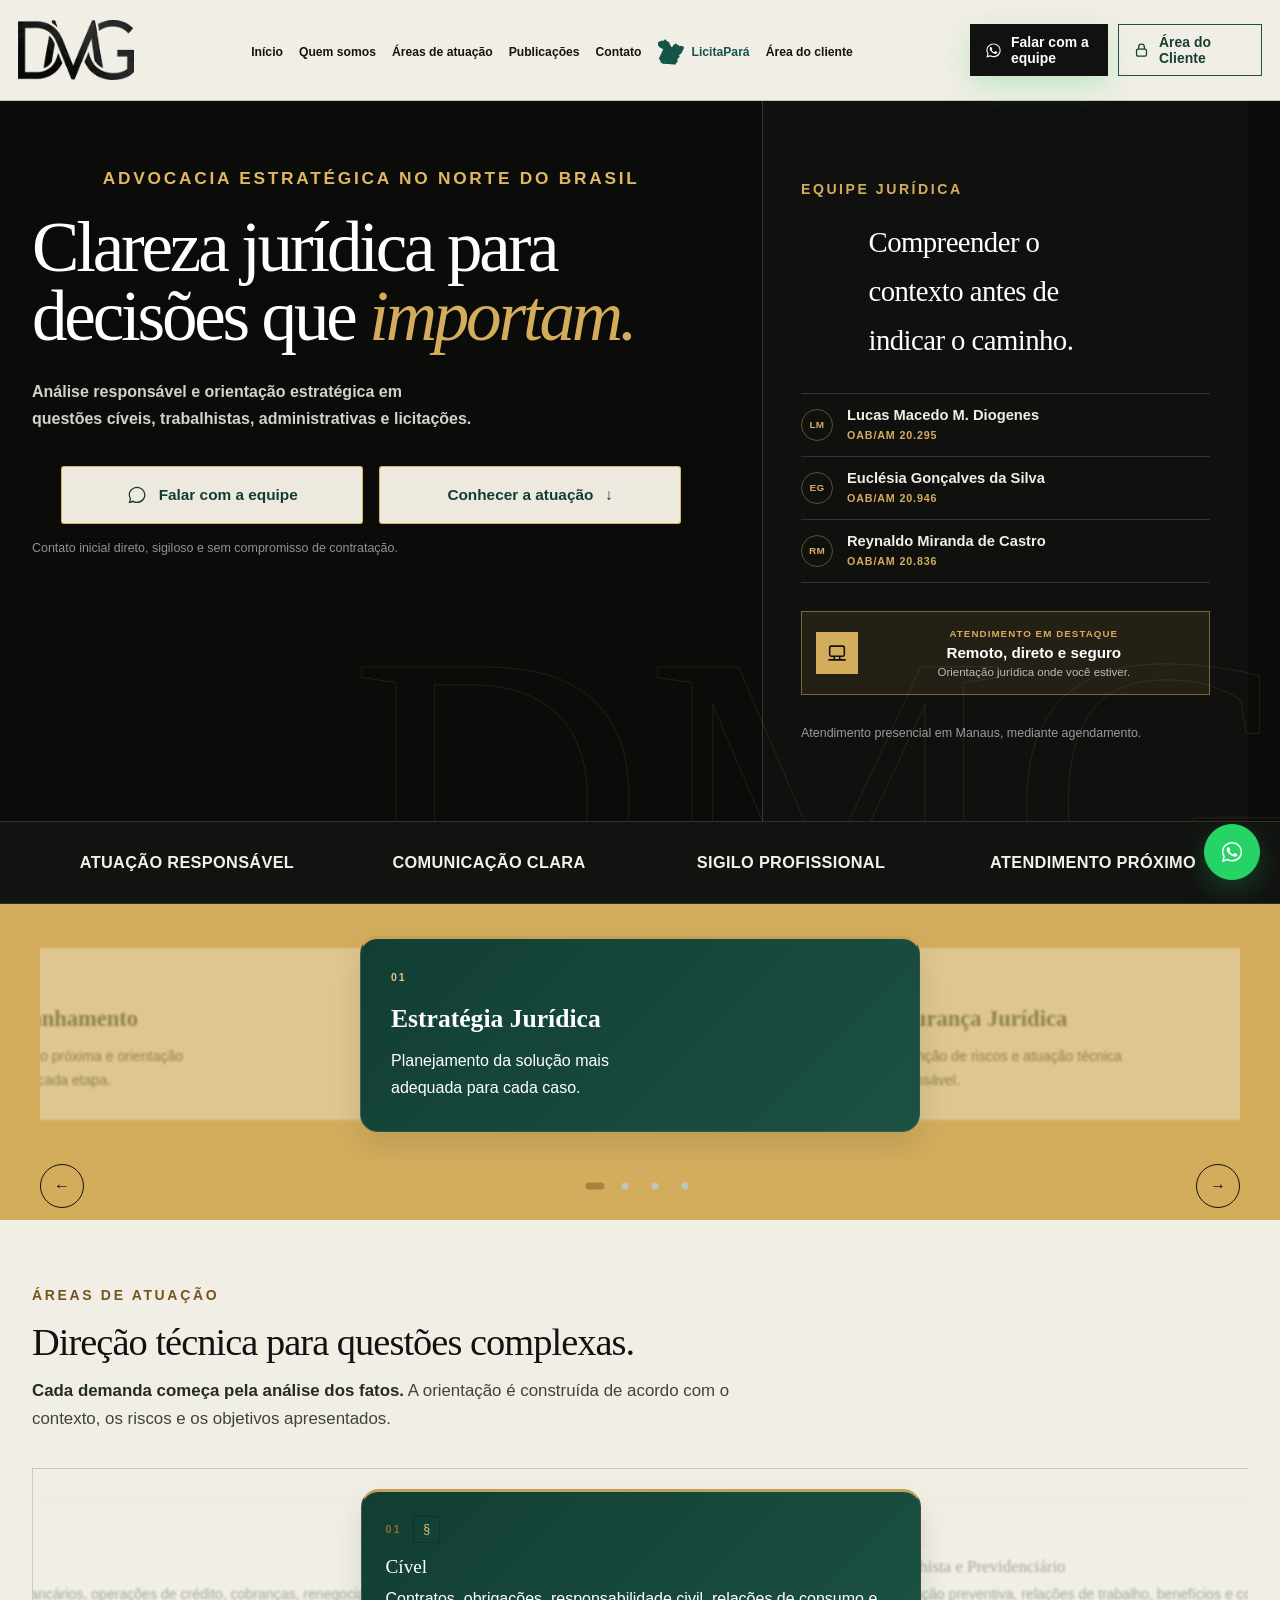
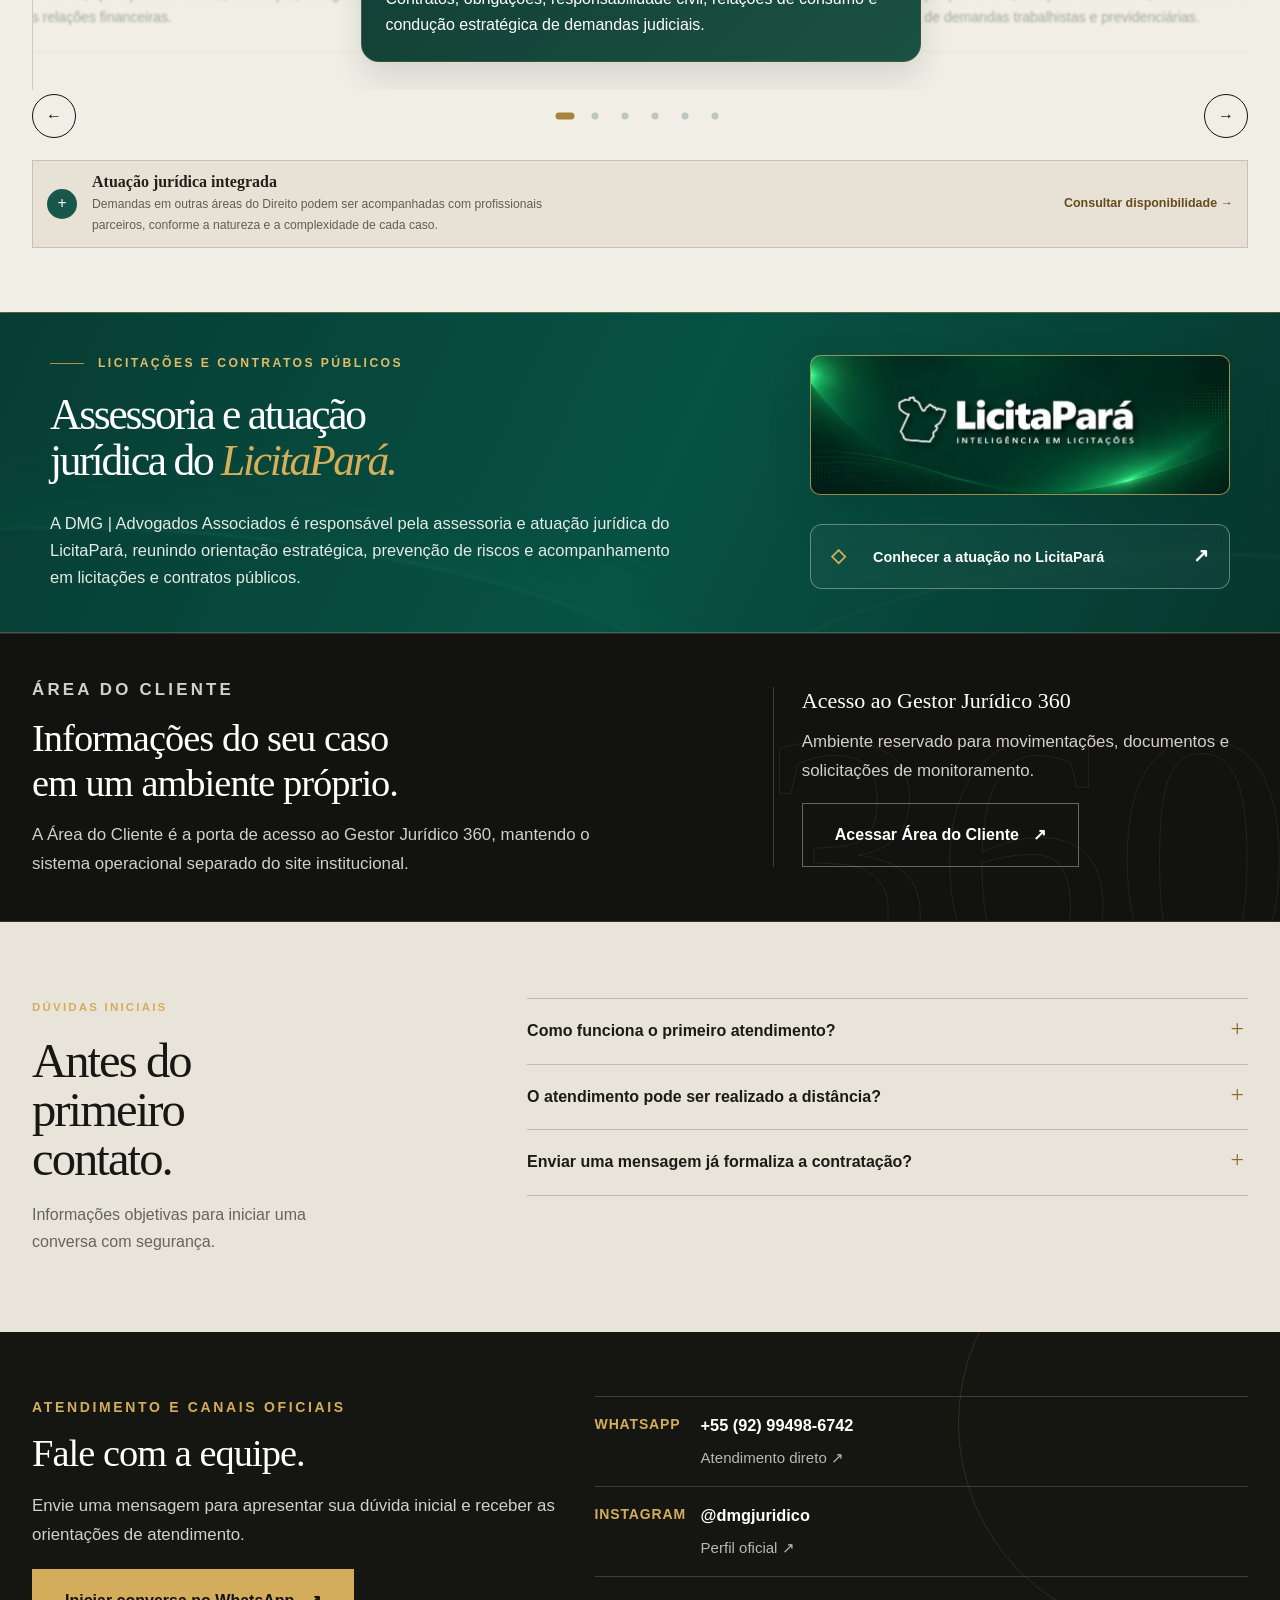
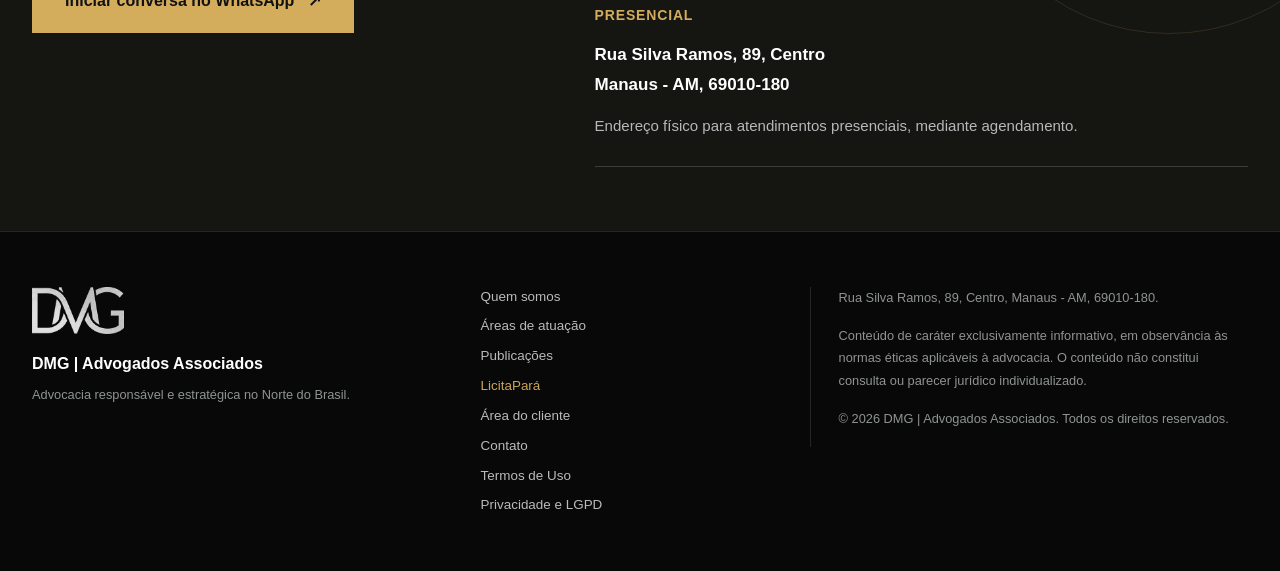
==== index.html @ 1f4be391 "Add brand gold hover treatment to each institutional principle" ====
<!doctype html>
<html lang="pt-BR">
<head>
  <meta charset="utf-8">
  <meta name="viewport" content="width=device-width, initial-scale=1">
  <meta name="theme-color" content="#0b0b0a">
  <meta name="description" content="Advocacia estratégica com atendimento humanizado em Manaus e no Norte do Brasil. Escuta atenta, orientação clara e acompanhamento próximo em cada etapa.">
  <meta name="robots" content="index,follow,max-image-preview:large">
  <link rel="canonical" href="https://dmgjuridico.com.br/">
  <link rel="icon" href="/favicon.png" type="image/png" sizes="96x96">
  <link rel="icon" href="/favicon.ico" sizes="any">
  <link rel="apple-touch-icon" href="assets/images/apple-touch-icon.png?v=20260906-logo-texto-v3">
  <link rel="manifest" href="site.webmanifest">
  <link rel="stylesheet" href="assets/css/style.css">
  <link rel="stylesheet" href="assets/css/refinements.css">
  <link rel="stylesheet" href="assets/css/home-compact.css?v=20260906-compact3">
  <link rel="stylesheet" href="assets/css/landing-page.css">
  <style>
    /* LicitaPará — correção aplicada diretamente na HOME */
    .licitapara-section .lp-signature{
      display:flex!important;
      align-items:center!important;
      justify-content:center!important;
      width:clamp(320px,27vw,410px)!important;
      max-width:100%!important;
      min-width:0!important;
      height:auto!important;
      padding:14px 16px!important;
      margin:0!important;
      background:#004b3e!important;
      border:1px solid rgba(212,173,92,.62)!important;
      box-shadow:0 18px 42px rgba(13,63,53,.18)!important;
      overflow:hidden!important;
      color:inherit!important;
      font-size:inherit!important;
      line-height:normal!important;
    }
    .licitapara-section .lp-signature img{
      display:block!important;
      width:100%!important;
      height:auto!important;
      object-fit:contain!important;
    }
    .licitapara-section .lp-signature>span,
    .licitapara-section .lp-signature>i{display:none!important}
    .licitapara-grid{
      grid-template-columns:minmax(330px,.78fr) minmax(440px,1.12fr) minmax(220px,.56fr)!important;
      gap:clamp(38px,5vw,72px)!important;
    }
    @media(max-width:920px){
      .licitapara-grid{grid-template-columns:1fr!important}
      .licitapara-section .lp-signature{width:min(100%,460px)!important}
    }
    @media(max-width:520px){
      .licitapara-section .lp-signature{width:100%!important;padding:10px 12px!important}
    }
  </style>
  <title>DMG Advocacia | Atendimento humanizado em Manaus</title>
  <script src="assets/js/portal-link.js?v=20260906-connect" defer></script>
  <meta property="og:type" content="website">
  <meta property="og:locale" content="pt_BR">
  <meta property="og:site_name" content="DMG | Advogados Associados">
  <meta property="og:title" content="DMG | Advogados Associados">
  <meta property="og:description" content="Advocacia estratégica com atendimento humanizado em Manaus e no Norte do Brasil. Escuta atenta, orientação clara e acompanhamento próximo em cada etapa.">
  <meta property="og:url" content="https://dmgjuridico.com.br/">
  <meta property="og:image" content="https://dmgjuridico.com.br/assets/images/dmg-social-logo-texto-2026-09.png">
  <meta property="og:image:secure_url" content="https://dmgjuridico.com.br/assets/images/dmg-social-logo-texto-2026-09.png">
  <meta property="og:image:type" content="image/png">
  <meta property="og:image:width" content="1200">
  <meta property="og:image:height" content="630">
  <meta property="og:image:alt" content="DMG Advogados Associados — Advocacia Estratégica no Norte do Brasil">
  <meta name="twitter:card" content="summary_large_image">
  <meta name="twitter:title" content="DMG | Advogados Associados">
  <meta name="twitter:description" content="Advocacia estratégica com atendimento humanizado em Manaus e no Norte do Brasil. Escuta atenta, orientação clara e acompanhamento próximo em cada etapa.">
  <meta name="twitter:image" content="https://dmgjuridico.com.br/assets/images/dmg-social-logo-texto-2026-09.png">
  <script type="application/ld+json">
  {
    "@context":"https://schema.org",
    "@type":"LegalService",
    "logo":"https://dmgjuridico.com.br/assets/images/dmg-monogram-black-transparent.png",
    "name":"DMG | Advogados Associados",
    "url":"https://dmgjuridico.com.br/",
    "telephone":"+55-92-99498-6742",
    "areaServed":"Norte do Brasil",
    "address":{
      "@type":"PostalAddress",
      "streetAddress":"Rua Silva Ramos, 89, Centro",
      "addressLocality":"Manaus",
      "addressRegion":"AM",
      "postalCode":"69010-180",
      "addressCountry":"BR"
    },
    "description":"Advocacia responsável e estratégica no Norte do Brasil, com atuação nas áreas Cível, Trabalhista, Administrativa e em Licitações.",
    "sameAs":["https://www.instagram.com/dmgjuridico/","https://www.licitapara.com.br/"]
  }
  </script>
  <script type="application/ld+json">{"@context": "https://schema.org", "@type": "WebSite", "name": "DMG Advocacia", "alternateName": "DMG | Advogados Associados", "url": "https://dmgjuridico.com.br/"}</script>
  <link rel="stylesheet" href="/assets/css/motion.css?v=20260909-featured-2500">
  <script src="/assets/js/carousels.js?v=20260909-featured-2500" defer></script>
  <link rel="stylesheet" href="/assets/css/alignment.css?v=20260909-align1">
  <link rel="stylesheet" href="/assets/css/trust-hover.css?v=20260909-gold">
</head>
<body class="dmg-aligned">
  <a class="skip-link" href="#conteudo">Ir para o conteúdo</a>

  <header class="site-header" id="topo">
    <div class="container nav-wrap">
      <a class="brand" href="#inicio" aria-label="DMG Advogados Associados - início">
        <img src="assets/images/dmg-monogram-black-transparent.png" alt="DMG" width="140" height="72">
        <span class="brand-copy">Advogados<span>Associados</span></span>
      </a>

      <nav class="main-nav" id="menu-principal" aria-label="Navegação principal">
        <a href="#inicio">Início</a>
        <a href="quem-somos/">Quem somos</a>
        <a href="#atuacao">Áreas de atuação</a>
        <a href="publicacoes/">Publicações</a>
        <a href="#contato">Contato</a>
        <a class="external-nav" href="licitapara/">LicitaPará</a>
        <a href="area-do-cliente/" target="_blank" rel="noopener">Área do cliente</a>
      </nav>

      <div class="header-actions">
        <button class="menu-toggle" type="button" aria-expanded="false" aria-controls="menu-principal" aria-label="Abrir menu">
          <svg viewBox="0 0 24 24" fill="none" stroke="currentColor" stroke-width="1.8" aria-hidden="true"><path d="M4 7h16M4 12h16M4 17h16"/></svg>
        </button>
        <a class="icon-action lock" href="area-do-cliente/" target="_blank" rel="noopener" aria-label="Área do Cliente">
          <svg viewBox="0 0 24 24" fill="none" stroke="currentColor" stroke-width="1.8" aria-hidden="true"><rect x="5" y="10" width="14" height="10" rx="2"/><path d="M8 10V7a4 4 0 0 1 8 0v3"/></svg>
        </a>
        <a class="icon-action chat" href="https://wa.me/5592994986742?text=Ol%C3%A1%2C%20equipe%20DMG%20Jur%C3%ADdico.%20Gostaria%20de%20solicitar%20uma%20avalia%C3%A7%C3%A3o%20inicial%20sobre%20uma%20quest%C3%A3o%20jur%C3%ADdica." target="_blank" rel="noopener noreferrer" aria-label="Falar com a equipe pelo WhatsApp">
          <svg viewBox="0 0 24 24" fill="none" stroke="currentColor" stroke-width="1.8" aria-hidden="true"><path d="M20 11.6a8 8 0 0 1-11.8 7L4 20l1.4-4.1A8 8 0 1 1 20 11.6Z"/></svg>
        </a>
      </div>
    </div>
  </header>

  <main id="conteudo">
    <section class="hero" id="inicio" aria-labelledby="hero-title">
      <div class="container hero-grid">
        <div class="hero-main reveal reveal-left">
          <p class="eyebrow">Advocacia estratégica no Norte do Brasil</p>
          <h1 id="hero-title">Clareza jurídica para decisões que <em>importam.</em></h1>
          <p class="hero-intro">Análise responsável e orientação estratégica em questões cíveis, trabalhistas, administrativas e licitações.</p>
          <div class="hero-actions">
            <a class="button button-whatsapp" href="https://wa.me/5592994986742?text=Ol%C3%A1%2C%20equipe%20DMG%20Jur%C3%ADdico.%20Gostaria%20de%20solicitar%20uma%20avalia%C3%A7%C3%A3o%20inicial%20sobre%20uma%20quest%C3%A3o%20jur%C3%ADdica." target="_blank" rel="noopener noreferrer">
              <svg viewBox="0 0 24 24" aria-hidden="true"><path fill="currentColor" d="M12.04 2C6.5 2 2 6.36 2 11.74c0 1.72.46 3.4 1.34 4.87L2 22l5.55-1.43a10.2 10.2 0 0 0 4.49 1.05h.01c5.54 0 10.04-4.36 10.04-9.74S17.58 2 12.04 2Zm0 17.98h-.01a8.55 8.55 0 0 1-4.36-1.17l-.31-.18-3.3.85.88-3.12-.2-.32a7.97 7.97 0 0 1-1.26-4.3c0-4.48 3.84-8.12 8.57-8.12 4.72 0 8.56 3.64 8.56 8.12 0 4.48-3.84 8.12-8.56 8.12Z"/></svg>
              Falar com a equipe
            </a>
            <a class="button button-secondary" href="#atuacao">Conhecer a atuação <span aria-hidden="true">↓</span></a>
          </div>
          <p class="hero-note">Contato inicial direto, sigiloso e sem compromisso de contratação.</p>
        </div>

        <aside class="hero-aside reveal reveal-right" aria-label="Equipe jurídica">
          <div>
            <p class="aside-label">Equipe jurídica</p>
            <p class="aside-statement">Compreender o contexto antes de indicar o caminho.</p>
          </div>
          <ul class="team-credentials" aria-label="Advogados e registros profissionais">
            <li><span class="team-initial" aria-hidden="true">LM</span><span class="team-person"><strong>Lucas Macedo M. Diogenes</strong><small>OAB/AM 20.295</small></span></li>
            <li><span class="team-initial" aria-hidden="true">EG</span><span class="team-person"><strong>Euclésia Gonçalves da Silva</strong><small>OAB/AM 20.946</small></span></li>
            <li><span class="team-initial" aria-hidden="true">RM</span><span class="team-person"><strong>Reynaldo Miranda de Castro</strong><small>OAB/AM 20.836</small></span></li>
          </ul>
          <div class="remote-service" aria-label="Atendimento remoto em destaque">
            <span class="remote-icon" aria-hidden="true">
              <svg viewBox="0 0 24 24" fill="none" stroke="currentColor" stroke-width="1.7"><rect x="4" y="4.5" width="16" height="11" rx="1.5"/><path d="M2.5 19.5h19M9 15.5v4m6-4v4"/></svg>
            </span>
            <span class="remote-copy"><small>Atendimento em destaque</small><strong>Remoto, direto e seguro</strong><span>Orientação jurídica onde você estiver.</span></span>
          </div>
          <p class="aside-footnote">Atendimento presencial em Manaus, mediante agendamento.</p>
        </aside>
      </div>
    </section>

    <div class="trust-strip" aria-label="Princípios de atuação">
      <span>Atuação responsável</span><i aria-hidden="true"></i>
      <span>Comunicação clara</span><i aria-hidden="true"></i>
      <span>Sigilo profissional</span><i aria-hidden="true"></i>
      <span>Atendimento próximo</span>
    </div>

    <section class="principles-section" aria-label="Forma de atuação">
      <div class="principles-wrap" data-carousel="Forma de atendimento" data-interval="2500">
        <article class="principle reveal"><small>01</small><div><h2>Estratégia Jurídica</h2><p>Planejamento da solução mais adequada para cada caso.</p></div></article>
        <article class="principle reveal"><small>02</small><div><h2>Segurança Jurídica</h2><p>Prevenção de riscos e atuação técnica responsável.</p></div></article>
        <article class="principle reveal"><small>03</small><div><h2>Atuação Personalizada</h2><p>Análise das particularidades de cada demanda.</p></div></article>
        <article class="principle reveal"><small>04</small><div><h2>Acompanhamento</h2><p>Comunicação próxima e orientação objetiva em cada etapa.</p></div></article>
      </div>
    </section>

    <section class="section section-light" id="atuacao" aria-labelledby="atuacao-title">
      <div class="container">
        <div class="section-heading reveal">
          <div><p class="eyebrow">Áreas de atuação</p><h2 id="atuacao-title">Direção técnica para questões complexas.</h2></div>
          <p><strong>Cada demanda começa pela análise dos fatos.</strong> A orientação é construída de acordo com o contexto, os riscos e os objetivos apresentados.</p>
        </div>
        <div class="practice-grid" data-carousel="Áreas de atuação" data-interval="2500">
          <article class="practice-card reveal"><div class="practice-top"><span>01</span><div class="practice-icon" aria-hidden="true">§</div></div><div><h3>Cível</h3><p>Contratos, obrigações, responsabilidade civil, relações de consumo e condução estratégica de demandas judiciais.</p></div></article>
          <article class="practice-card reveal"><div class="practice-top"><span>02</span><div class="practice-icon" aria-hidden="true">◇</div></div><div><h3>Trabalhista e Previdenciário</h3><p>Orientação preventiva, relações de trabalho, benefícios e condução técnica de demandas trabalhistas e previdenciárias.</p></div></article>
          <article class="practice-card reveal"><div class="practice-top"><span>03</span><div class="practice-icon" aria-hidden="true">▥</div></div><div><h3>Administrativa</h3><p>Direito Público, servidores, relações com a Administração, questões ambientais e demandas perante a Fazenda Pública.</p></div></article>
          <article class="practice-card reveal"><div class="practice-top"><span>04</span><div class="practice-icon" aria-hidden="true">↗</div></div><div><h3>Licitações</h3><p>Análise de editais, impugnações, recursos, contratos administrativos, medidas judiciais e atuação perante órgãos de controle.</p></div></article>
          <article class="practice-card reveal"><div class="practice-top"><span>05</span><div class="practice-icon" aria-hidden="true">◫</div></div><div><h3>Empresarial e Tributário</h3><p>Contratos, relações comerciais, prevenção de riscos, obrigações fiscais e suporte jurídico à atividade econômica.</p></div></article>
          <article class="practice-card reveal"><div class="practice-top"><span>06</span><div class="practice-icon" aria-hidden="true">▤</div></div><div><h3>Bancário</h3><p>Contratos bancários, operações de crédito, cobranças, renegociação e proteção nas relações financeiras.</p></div></article>
        </div>
        <aside class="practice-network reveal" aria-label="Atuação jurídica integrada">
          <span class="practice-network-mark" aria-hidden="true">+</span>
          <div><strong>Atuação jurídica integrada</strong><p>Demandas em outras áreas do Direito podem ser acompanhadas com profissionais parceiros, conforme a natureza e a complexidade de cada caso.</p></div>
          <a href="#contato">Consultar disponibilidade <span aria-hidden="true">→</span></a>
        </aside>
      </div>
    </section>

    <section class="licitapara-section" id="licitapara" aria-labelledby="licitapara-title">
      <div class="container licitapara-grid">
        <div class="lp-signature reveal reveal-left">
          <img src="assets/images/licitapara-logo.svg" alt="LicitaPará — Inteligência em Licitações" width="410" height="103">
        </div>
        <div class="licitapara-copy reveal">
          <p class="eyebrow">Licitações e contratos públicos</p>
          <h2 id="licitapara-title">Assessoria e atuação jurídica do <em>LicitaPará.</em></h2>
          <p>A DMG | Advogados Associados é responsável pela assessoria e atuação jurídica do LicitaPará, reunindo orientação estratégica, prevenção de riscos e acompanhamento em licitações e contratos públicos.</p>
        </div>
        <a class="licitapara-link reveal reveal-right" href="licitapara/" aria-label="Conhecer a atuação da DMG no LicitaPará">
          <span class="lp-icon" aria-hidden="true">◇</span>
          <span>Conhecer a atuação no LicitaPará</span>
          <span class="lp-arrow" aria-hidden="true">↗</span>
        </a>
      </div>
    </section>

    <section class="client-band" id="cliente" aria-labelledby="cliente-title">
      <div class="container client-grid">
        <div class="client-copy reveal reveal-left">
          <p class="eyebrow">Área do Cliente</p>
          <h2 id="cliente-title">Informações do seu caso em um ambiente próprio.</h2>
          <p>A Área do Cliente é a porta de acesso ao Gestor Jurídico 360, mantendo o sistema operacional separado do site institucional.</p>
        </div>
        <div class="client-access reveal reveal-right">
          <strong>Acesso ao Gestor Jurídico 360</strong>
          <p>Ambiente reservado para movimentações, documentos e solicitações de monitoramento.</p>
          <a class="button button-outline" href="area-do-cliente/" target="_blank" rel="noopener">Acessar Área do Cliente <span aria-hidden="true">↗</span></a>
        </div>
      </div>
    </section>

    <section class="faq-section" id="duvidas" aria-labelledby="faq-title">
      <div class="container faq-grid">
        <div class="faq-heading reveal reveal-left">
          <p class="eyebrow">Dúvidas iniciais</p>
          <h2 id="faq-title">Antes do primeiro contato.</h2>
          <p>Informações objetivas para iniciar uma conversa com segurança.</p>
        </div>
        <div class="faq-list reveal reveal-right">
          <details>
            <summary>Como funciona o primeiro atendimento?</summary>
            <p>A equipe recebe as informações iniciais pelo WhatsApp e orienta sobre o agendamento e os documentos necessários para a análise.</p>
          </details>
          <details>
            <summary>O atendimento pode ser realizado a distância?</summary>
            <p>Sim. O formato é definido conforme a natureza da demanda e a necessidade do cliente.</p>
          </details>
          <details>
            <summary>Enviar uma mensagem já formaliza a contratação?</summary>
            <p>Não. A contratação ocorre somente após análise de disponibilidade, ausência de conflito e formalização dos instrumentos aplicáveis.</p>
          </details>
        </div>
      </div>
    </section>

    <section class="section contact-section" id="contato" aria-labelledby="contato-title">
      <div class="container contact-grid">
        <div class="contact-copy reveal reveal-left">
          <p class="eyebrow">Atendimento e canais oficiais</p>
          <h2 id="contato-title">Fale com a equipe.</h2>
          <p>Envie uma mensagem para apresentar sua dúvida inicial e receber as orientações de atendimento.</p>
          <div class="contact-cta"><a class="button button-accent" href="https://wa.me/5592994986742?text=Ol%C3%A1%2C%20equipe%20DMG%20Jur%C3%ADdico.%20Gostaria%20de%20solicitar%20uma%20avalia%C3%A7%C3%A3o%20inicial%20sobre%20uma%20quest%C3%A3o%20jur%C3%ADdica." target="_blank" rel="noopener noreferrer">Iniciar conversa no WhatsApp <span aria-hidden="true">↗</span></a></div>
        </div>
        <div class="contact-list reveal reveal-right">
          <a class="contact-row" href="https://wa.me/5592994986742" target="_blank" rel="noopener noreferrer"><span>WhatsApp</span><strong>+55 (92) 99498-6742</strong><small>Atendimento direto ↗</small></a>
          <a class="contact-row" href="https://www.instagram.com/dmgjuridico/" target="_blank" rel="noopener noreferrer"><span>Instagram</span><strong>@dmgjuridico</strong><small>Perfil oficial ↗</small></a>
          <div class="contact-row address-row"><span>Presencial</span><strong>Rua Silva Ramos, 89, Centro<br>Manaus - AM, 69010-180</strong><small>Endereço físico para atendimentos presenciais, mediante agendamento.</small></div>
        </div>
      </div>
    </section>
  </main>

  <footer class="site-footer">
    <div class="container footer-grid">
      <div><img class="footer-logo" src="assets/images/dmg-monogram-black-transparent.png" alt="DMG"><strong>DMG | Advogados Associados</strong><p>Advocacia responsável e estratégica no Norte do Brasil.</p></div>
      <nav class="footer-nav" aria-label="Navegação do rodapé">
        <a href="quem-somos/">Quem somos</a>
        <a href="#atuacao">Áreas de atuação</a>
        <a href="publicacoes/">Publicações</a>
        <a class="licita-footer" href="licitapara/">LicitaPará</a>
        <a href="area-do-cliente/" target="_blank" rel="noopener">Área do cliente</a>
        <a href="#contato">Contato</a>
        <a href="termos-de-uso/">Termos de Uso</a>
        <a href="privacidade/">Privacidade e LGPD</a>
      </nav>
      <div class="footer-legal"><p>Rua Silva Ramos, 89, Centro, Manaus - AM, 69010-180.</p><p>Conteúdo de caráter exclusivamente informativo, em observância às normas éticas aplicáveis à advocacia. O conteúdo não constitui consulta ou parecer jurídico individualizado.</p><p>© <span id="ano"></span> DMG | Advogados Associados. Todos os direitos reservados.</p></div>
    </div>
  </footer>

  <a class="whatsapp-float" href="https://wa.me/5592994986742" target="_blank" rel="noopener noreferrer" aria-label="Falar com a DMG pelo WhatsApp"><svg viewBox="0 0 24 24" fill="none" stroke="currentColor" stroke-width="1.8" aria-hidden="true"><path d="M20 11.6a8 8 0 0 1-11.8 7L4 20l1.4-4.1A8 8 0 1 1 20 11.6Z"/></svg></a>

  <script src="assets/js/site.js?v=20260906-header-fix" defer></script>
</body>
</html>
---- assets/css/style.css ----
:root{
  --black:#0b0b0a;
  --black-2:#11110f;
  --charcoal:#1b1c1c;
  --cream:#f1eee6;
  --cream-2:#e8e3d7;
  --gold:#d4ad5c;
  --gold-deep:#a98238;
  --ink:#141414;
  --muted:#6e706f;
  --muted-dark:#b5babd;
  --line-dark:rgba(255,255,255,.14);
  --line-light:rgba(16,16,16,.16);
  --max:1280px;
  --ease:cubic-bezier(.2,.72,.2,1);
}
*{box-sizing:border-box}
html{scroll-behavior:smooth;scroll-padding-top:96px}
body{margin:0;background:var(--cream);color:var(--ink);font-family:Arial,Helvetica,sans-serif;line-height:1.55;-webkit-font-smoothing:antialiased;text-rendering:optimizeLegibility}
a{color:inherit;text-decoration:none}
img{max-width:100%;display:block}
button{font:inherit}
.container{width:min(calc(100% - 64px),var(--max));margin-inline:auto}
.skip-link{position:absolute;left:-9999px;top:10px;background:#fff;color:#000;padding:10px 14px;z-index:1000}.skip-link:focus{left:10px}
.eyebrow{margin:0 0 20px;text-transform:uppercase;letter-spacing:.19em;font-size:.72rem;font-weight:800;color:var(--gold)}
.display{font-family:Georgia,"Times New Roman",serif;font-weight:400;letter-spacing:-.045em;line-height:.98}
.gold{color:var(--gold);font-style:italic}

/* Header */
.site-header{position:sticky;top:0;z-index:80;background:rgba(241,238,230,.96);border-bottom:1px solid rgba(0,0,0,.18);backdrop-filter:blur(14px);-webkit-backdrop-filter:blur(14px)}
.nav-wrap{min-height:102px;display:grid;grid-template-columns:auto 1fr auto;align-items:center;gap:30px}
.brand{display:flex;align-items:center;gap:14px;min-width:150px}
.brand img{width:118px;height:70px;object-fit:contain;object-position:left center}
.brand-copy{border-left:1px solid rgba(0,0,0,.22);padding-left:14px;text-transform:uppercase;letter-spacing:.14em;font-size:.66rem;line-height:1.25;font-weight:700}
.brand-copy span{display:block;color:#686864;margin-top:4px}
.main-nav{display:flex;justify-content:center;align-items:center;gap:clamp(20px,3vw,44px);font-size:.88rem}
.main-nav a{position:relative;padding:38px 0 34px;white-space:nowrap}
.main-nav a::after{content:"";position:absolute;left:0;right:100%;bottom:25px;height:1px;background:var(--gold);transition:right .3s var(--ease)}
.main-nav a:hover::after,.main-nav a:focus-visible::after,.main-nav a[aria-current="page"]::after{right:0}
.header-actions{display:flex;align-items:center;gap:10px}
.icon-action,.menu-toggle{width:54px;height:54px;border:1px solid #1a1a18;background:transparent;display:grid;place-items:center;color:#111;cursor:pointer;transition:.25s var(--ease)}
.icon-action svg,.menu-toggle svg{width:21px;height:21px}
.icon-action:hover,.icon-action:focus-visible,.menu-toggle:hover,.menu-toggle:focus-visible{background:#111;color:#fff;outline:none}
.icon-action.chat{background:#111;color:#fff}.icon-action.chat:hover{background:var(--gold);color:#111}
.menu-toggle{display:none}

.main-nav .external-nav{display:inline-flex;align-items:center;gap:8px}
/* Pará silhouette: IBGE state 15, minimum-detail territorial mesh. */
.main-nav .external-nav::before{content:"";display:block;width:26px;height:28px;flex:0 0 26px;background:currentColor;-webkit-mask:url('../images/para-map.svg') center/contain no-repeat;mask:url('../images/para-map.svg') center/contain no-repeat}

/* Hero */
.hero{position:relative;overflow:hidden;background:var(--black);color:#fff;border-bottom:1px solid #2f2f2c}
.hero::after{content:"DMG";position:absolute;right:-2vw;bottom:-11vw;font:400 clamp(13rem,32vw,34rem)/.8 Georgia,"Times New Roman",serif;color:transparent;-webkit-text-stroke:1px rgba(212,173,92,.12);pointer-events:none}
.hero-grid{min-height:calc(100vh - 102px);display:grid;grid-template-columns:minmax(0,1.34fr) minmax(330px,.66fr)}
.hero-main{padding:clamp(70px,10vh,125px) clamp(40px,6vw,90px) clamp(70px,8vh,100px) 0;display:flex;flex-direction:column;justify-content:center;position:relative;z-index:2}
.hero-main .eyebrow{max-width:680px;font-size:clamp(.72rem,1.15vw,.94rem)}
.hero-main h1{font:400 clamp(4rem,7.35vw,8rem)/.93 Georgia,"Times New Roman",serif;letter-spacing:-.055em;margin:0;max-width:980px;text-wrap:balance}
.hero-main h1 em{font-weight:400;color:var(--gold)}
.hero-intro{font-size:clamp(1.05rem,1.5vw,1.32rem);color:#c5c9cb;max-width:720px;margin:42px 0 0;line-height:1.7}
.hero-actions{display:flex;align-items:center;gap:32px;margin-top:50px;flex-wrap:wrap}
.button{display:inline-flex;align-items:center;justify-content:center;gap:14px;min-height:64px;padding:0 32px;font-weight:700;border:1px solid transparent;transition:transform .25s var(--ease),background .25s var(--ease),color .25s var(--ease)}
.button svg{width:20px;height:20px}.button:hover{transform:translateY(-3px)}
.button-light{background:#fff;color:#111}.button-light:hover{background:var(--gold)}
.button-accent{background:var(--gold);color:#111}.button-accent:hover{background:#e1be75}
.button-outline{border-color:rgba(255,255,255,.35);color:#fff}.button-outline:hover{background:#fff;color:#111}
.text-link{display:inline-flex;align-items:center;gap:14px;color:#d4d8d9;border-bottom:1px solid rgba(255,255,255,.24);padding:13px 0;font-size:1rem}.text-link:hover{color:var(--gold);border-color:var(--gold)}
.hero-aside{border-left:1px solid rgba(255,255,255,.16);padding:clamp(65px,8vh,105px) 0 clamp(55px,7vh,80px) clamp(42px,4vw,70px);display:flex;flex-direction:column;justify-content:space-between;position:relative;z-index:2}
.aside-index{font-size:.72rem;letter-spacing:.18em;color:#6e7375}
.aside-label{text-transform:uppercase;letter-spacing:.18em;color:var(--gold);font-size:.72rem;font-weight:800;margin:0 0 24px}
.aside-statement{font:400 clamp(2rem,3.15vw,4rem)/1.06 Georgia,"Times New Roman",serif;margin:0;max-width:520px;text-wrap:balance}
.aside-meta{display:grid;margin-top:50px;border-top:1px solid rgba(255,255,255,.14)}
.aside-meta span{padding:20px 0;border-bottom:1px solid rgba(255,255,255,.14);color:#b9bec0;font-size:.9rem}

/* Strong section transitions */
.trust-strip{display:grid;grid-template-columns:repeat(7,auto);align-items:center;justify-content:center;gap:28px;background:#121211;color:#d7d7d2;border-bottom:1px solid #2d2d2a;padding:22px 30px;text-transform:uppercase;letter-spacing:.17em;font-size:.63rem;font-weight:700}
.trust-strip i{display:block;width:4px;height:4px;border-radius:50%;background:var(--gold)}
.principles-section{background:var(--gold);color:#111;padding:0}
.principles-wrap{display:grid;grid-template-columns:repeat(4,1fr)}
.principle{padding:60px 34px 64px;border-right:1px solid rgba(16,16,16,.24);min-height:340px;display:flex;flex-direction:column;justify-content:space-between}
.principle:last-child{border-right:0}
.principle small{letter-spacing:.17em;font-size:.66rem;font-weight:800;text-transform:uppercase;color:#5e4a22}
.principle h2{font:600 clamp(1.75rem,2.3vw,2.65rem)/1.05 Georgia,"Times New Roman",serif;margin:70px 0 18px}
.principle p{margin:0;font-size:1.03rem;line-height:1.6;max-width:290px}

.section{padding:clamp(80px,10vw,140px) 0}
.section-light{background:var(--cream);color:#111}
.section-dark{background:var(--black);color:#fff}
.section-heading{display:grid;grid-template-columns:minmax(0,1.12fr) minmax(300px,.88fr);gap:clamp(40px,8vw,110px);align-items:end;margin-bottom:70px}
.section-heading h2{font:400 clamp(3.2rem,5.6vw,6.6rem)/.98 Georgia,"Times New Roman",serif;letter-spacing:-.05em;margin:0;text-wrap:balance}
.section-heading>p{margin:0;color:#737573;font-size:1.04rem;line-height:1.75;max-width:520px}.section-dark .section-heading>p{color:#aaaead}

.practice-grid{display:grid;grid-template-columns:repeat(2,1fr);border-top:1px solid var(--line-light);border-left:1px solid var(--line-light)}
.practice-card{min-height:410px;padding:34px 36px;border-right:1px solid var(--line-light);border-bottom:1px solid var(--line-light);display:flex;flex-direction:column;justify-content:space-between;transition:background .3s var(--ease),transform .3s var(--ease)}
.practice-card:hover{background:#fff;transform:translateY(-3px)}
.practice-top{display:flex;justify-content:space-between;align-items:center}.practice-top span{font-size:.72rem;letter-spacing:.17em;color:#8c6b2d;font-weight:800}.practice-icon{width:42px;height:42px;border:1px solid rgba(0,0,0,.2);display:grid;place-items:center}.practice-icon svg{width:19px;height:19px}
.practice-card h3{font:400 clamp(2.1rem,3.5vw,4rem)/1.02 Georgia,"Times New Roman",serif;margin:80px 0 22px;max-width:520px}.practice-card p{color:#6c6e6c;max-width:520px;margin:0;font-size:.98rem}

.client-band{background:#121211;color:#fff;position:relative;overflow:hidden;border-top:1px solid #2e2e2a;border-bottom:1px solid #2e2e2a}
.client-band::after{content:"360";position:absolute;right:-1vw;bottom:-7vw;font:400 clamp(12rem,28vw,28rem)/.85 Georgia,serif;color:transparent;-webkit-text-stroke:1px rgba(212,173,92,.1)}
.client-grid{position:relative;z-index:2;min-height:520px;display:grid;grid-template-columns:1.2fr .8fr;gap:80px;align-items:center;padding-top:85px;padding-bottom:85px}
.client-copy h2{font:400 clamp(3rem,5.7vw,6.6rem)/.98 Georgia,"Times New Roman",serif;letter-spacing:-.05em;margin:0;text-wrap:balance}.client-copy p{max-width:650px;color:#b6bbbd;font-size:1.05rem;line-height:1.75;margin:30px 0 0}
.client-access{border-left:1px solid rgba(255,255,255,.18);padding-left:50px}.client-access strong{font:400 2rem/1.1 Georgia,serif}.client-access p{color:#9da2a3;margin:16px 0 28px}

.contact-section{background:#151512;color:#fff;position:relative;overflow:hidden}.contact-section::before{content:"";position:absolute;width:420px;height:420px;border:1px solid rgba(212,173,92,.15);border-radius:50%;right:-100px;top:-120px}.contact-grid{display:grid;grid-template-columns:.82fr 1.18fr;gap:clamp(60px,8vw,110px);align-items:start}
.contact-copy h2{font:400 clamp(3rem,5.2vw,6rem)/.98 Georgia,"Times New Roman",serif;letter-spacing:-.045em;margin:0;text-wrap:balance}.contact-copy>p:last-of-type{color:#adb2b4;max-width:540px;margin:28px 0 0;line-height:1.75}
.contact-list{border-top:1px solid rgba(255,255,255,.17)}
.contact-row{display:grid;grid-template-columns:130px 1fr auto;gap:20px;align-items:center;padding:24px 0;border-bottom:1px solid rgba(255,255,255,.17);transition:padding .25s var(--ease),color .25s var(--ease)}
a.contact-row:hover{padding-left:10px;color:var(--gold)}.contact-row>span{text-transform:uppercase;letter-spacing:.17em;font-size:.65rem;color:var(--gold);font-weight:800}.contact-row strong{font-size:1.02rem}.contact-row small{color:#898f91;text-align:right}.contact-row.address-row{align-items:start}.contact-row.address-row strong{line-height:1.5}.contact-row.address-row small{max-width:200px}
.contact-cta{margin-top:30px}.contact-mini{margin-top:22px;font-size:.8rem;color:#8e9495}

/* Quem somos */
.page-hero{background:var(--black);color:#fff;padding:clamp(85px,10vw,145px) 0;position:relative;overflow:hidden}.page-hero::after{content:"DMG";position:absolute;right:-4vw;bottom:-11vw;font:400 clamp(14rem,35vw,36rem)/.8 Georgia,serif;color:transparent;-webkit-text-stroke:1px rgba(212,173,92,.1)}
.page-hero-grid{position:relative;z-index:2;display:grid;grid-template-columns:1.15fr .85fr;gap:80px;align-items:end}.page-hero h1{font:400 clamp(4.7rem,8.6vw,10rem)/.88 Georgia,"Times New Roman",serif;letter-spacing:-.06em;margin:0}.page-hero p.page-lead{font-size:1.1rem;color:#b9bec0;line-height:1.75;margin:0 0 10px;max-width:560px}
.office-section{background:var(--cream);padding:clamp(85px,10vw,140px) 0}.office-grid{display:grid;grid-template-columns:.8fr 1.2fr;gap:clamp(60px,10vw,150px)}.office-kicker{font-size:.72rem;letter-spacing:.18em;text-transform:uppercase;color:#8b6c32;font-weight:800}.office-grid h2{font:400 clamp(3.1rem,5.4vw,6.2rem)/.98 Georgia,serif;letter-spacing:-.05em;margin:20px 0 0}.office-copy{font-size:1.06rem;color:#5d605f;line-height:1.85}.office-copy p{margin:0 0 24px}.office-values{display:grid;grid-template-columns:repeat(3,1fr);border-top:1px solid rgba(0,0,0,.16);margin-top:45px}.office-value{padding:23px 20px 0 0;border-right:1px solid rgba(0,0,0,.13)}.office-value:last-child{border-right:0;padding-left:20px}.office-value span{display:block;font:400 1.35rem/1.2 Georgia,serif}.office-value small{display:block;color:#828380;margin-top:7px}
.team-section{background:#0f0f0e;color:#fff;padding:clamp(90px,10vw,145px) 0}.team-heading{display:grid;grid-template-columns:1.2fr .8fr;gap:70px;align-items:end;margin-bottom:70px}.team-heading h2{font:400 clamp(3.5rem,6vw,7rem)/.95 Georgia,serif;letter-spacing:-.05em;margin:0}.team-heading p{color:#aeb2b3;line-height:1.75;margin:0}.team-grid{display:grid;grid-template-columns:repeat(3,1fr);gap:24px}.team-card{border:1px solid rgba(255,255,255,.15);background:#141413;overflow:hidden;transition:transform .32s var(--ease),border-color .32s var(--ease)}.team-card:hover{transform:translateY(-6px);border-color:rgba(212,173,92,.55)}.portrait-frame{position:relative;overflow:hidden;background:#262626}.portrait-frame img{width:100%;aspect-ratio:4/5;object-fit:cover;object-position:center top;filter:saturate(.94) contrast(1.02);transition:transform .55s var(--ease)}.team-card:hover .portrait-frame img{transform:scale(1.025)}.member-number{position:absolute;right:18px;bottom:18px;width:42px;height:42px;display:grid;place-items:center;background:var(--gold);color:#111;font-size:.7rem;font-weight:800}.team-info{padding:30px 28px 34px}.team-info h3{font:400 clamp(1.7rem,2.25vw,2.55rem)/1.06 Georgia,serif;margin:0 0 16px}.team-info .oab{display:block;color:var(--gold);font-size:.7rem;letter-spacing:.16em;text-transform:uppercase;font-weight:800;margin-bottom:18px}.team-info p{color:#aeb2b3;font-size:.92rem;line-height:1.65;margin:0}
.location-section{background:var(--gold);color:#111;padding:clamp(85px,10vw,140px) 0}.location-head{display:grid;grid-template-columns:.9fr 1.1fr;gap:70px;align-items:end;margin-bottom:55px}.location-head h2{font:400 clamp(3.2rem,5.8vw,6.7rem)/.95 Georgia,serif;letter-spacing:-.05em;margin:0}.location-head p{margin:0;max-width:520px;line-height:1.75}.location-layout{display:grid;grid-template-columns:.7fr 1.3fr;gap:24px}.location-card{background:#111;color:#fff;padding:36px;display:flex;flex-direction:column;justify-content:space-between;min-height:420px}.location-card .label{font-size:.67rem;letter-spacing:.18em;text-transform:uppercase;color:var(--gold);font-weight:800}.location-card address{font:400 clamp(1.75rem,2.8vw,3.2rem)/1.12 Georgia,serif;font-style:normal;margin:40px 0}.location-card p{color:#aeb2b3;margin:0}.map-frame{min-height:420px;background:#202020;overflow:hidden}.map-frame iframe{width:100%;height:100%;min-height:420px;border:0;display:block;filter:grayscale(.2) contrast(1.03)}.map-link{display:inline-flex;margin-top:24px;padding-bottom:6px;border-bottom:1px solid rgba(255,255,255,.3);color:#fff;width:max-content}.map-link:hover{color:var(--gold)}
.cta-band{background:#0d0d0c;color:#fff;padding:70px 0}.cta-grid{display:grid;grid-template-columns:1fr auto;gap:50px;align-items:center}.cta-grid h2{font:400 clamp(2.4rem,4.5vw,5.2rem)/1 Georgia,serif;letter-spacing:-.045em;margin:0;max-width:850px}

/* Footer */
.site-footer{background:#080808;color:#8f9394;border-top:1px solid rgba(255,255,255,.12);padding:55px 0}.footer-grid{display:grid;grid-template-columns:1fr .7fr 1.1fr;gap:50px;align-items:start}.footer-logo{width:92px;filter:invert(1) grayscale(1);opacity:.9;margin-bottom:18px}.site-footer strong{color:#fff}.site-footer p{font-size:.8rem;margin:8px 0;line-height:1.6}.footer-nav{display:flex;flex-direction:column;gap:9px;font-size:.84rem;color:#bbb}.footer-nav a:hover{color:var(--gold)}.footer-legal{border-left:1px solid rgba(255,255,255,.12);padding-left:28px}
.whatsapp-float{position:fixed;right:20px;bottom:20px;z-index:70;width:56px;height:56px;display:grid;place-items:center;background:var(--gold);color:#111;border:1px solid rgba(0,0,0,.15);box-shadow:0 18px 45px rgba(0,0,0,.25);transition:transform .25s var(--ease)}.whatsapp-float svg{width:25px;height:25px}.whatsapp-float:hover{transform:translateY(-4px) rotate(-2deg)}

/* Portal */
.portal-page{min-height:100vh;background:#0b0b0a;color:#fff}.portal-shell{min-height:100vh;width:min(calc(100% - 50px),1100px);margin:auto;display:flex;flex-direction:column;padding:42px 0}.portal-brand{display:flex;align-items:center;gap:16px;width:max-content}.portal-brand span{font:400 1.6rem Georgia,serif;color:var(--gold);border-right:1px solid rgba(255,255,255,.18);padding-right:16px}.portal-brand strong{font-size:.72rem;text-transform:uppercase;letter-spacing:.15em}.portal-panel{margin:auto 0;border:1px solid rgba(255,255,255,.16);padding:clamp(34px,6vw,70px);max-width:820px;position:relative;overflow:hidden}.portal-panel::after{content:"360";position:absolute;right:-20px;bottom:-55px;font:400 11rem Georgia,serif;color:transparent;-webkit-text-stroke:1px rgba(212,173,92,.12)}.portal-status{display:inline-flex;align-items:center;gap:10px;font-size:.74rem;color:#aeb3b4;margin-bottom:24px}.portal-status span{width:8px;height:8px;border-radius:50%;background:var(--gold)}.portal-panel h1{font:400 clamp(3.1rem,7vw,6.7rem)/.94 Georgia,serif;letter-spacing:-.05em;margin:0;position:relative;z-index:2}.portal-panel>p:not(.eyebrow){color:#b5b9ba;max-width:650px;line-height:1.75;position:relative;z-index:2}.portal-actions{display:flex;gap:12px;flex-wrap:wrap;margin-top:30px;position:relative;z-index:2}.portal-footnote{font-size:.74rem;color:#6f7475}

/* Motion */
.reveal{opacity:0;transform:translateY(28px);transition:opacity .7s var(--ease),transform .7s var(--ease)}.reveal.visible{opacity:1;transform:none}.reveal-left{transform:translateX(-34px)}.reveal-right{transform:translateX(34px)}.reveal-left.visible,.reveal-right.visible{transform:none}

@media(max-width:1050px){
  .brand-copy{display:none}.main-nav{gap:18px;font-size:.8rem}.hero-grid{grid-template-columns:1.15fr .85fr}.principles-wrap{grid-template-columns:repeat(2,1fr)}.principle:nth-child(2){border-right:0}.principle:nth-child(-n+2){border-bottom:1px solid rgba(0,0,0,.24)}.team-grid{grid-template-columns:repeat(2,1fr)}.team-card:last-child{grid-column:span 2;width:calc(50% - 12px);justify-self:center}.location-layout{grid-template-columns:.8fr 1.2fr}
}
@media(max-width:820px){
  .container{width:min(calc(100% - 36px),var(--max))}.site-header{position:sticky}.nav-wrap{min-height:82px;grid-template-columns:auto 1fr auto;gap:10px}.brand img{width:100px;height:56px}.main-nav{position:fixed;inset:82px 0 auto 0;background:var(--cream);display:none;flex-direction:column;align-items:stretch;gap:0;border-bottom:1px solid #222;box-shadow:0 25px 50px rgba(0,0,0,.12)}.main-nav.open{display:flex}.main-nav a{padding:19px 24px;border-top:1px solid rgba(0,0,0,.1)}.main-nav a::after{display:none}.menu-toggle{display:grid}.header-actions{gap:8px}.icon-action{width:48px;height:48px}.hero-grid{min-height:auto;grid-template-columns:1fr}.hero-main{padding:70px 0 72px}.hero-main h1{font-size:clamp(3.6rem,13vw,6.7rem)}.hero-aside{border-left:0;border-top:1px solid rgba(255,255,255,.16);padding:55px 0 65px}.trust-strip{grid-template-columns:auto auto auto;gap:16px 20px;justify-content:start}.trust-strip span:nth-of-type(4),.trust-strip i:nth-of-type(3){display:none}.principles-wrap{grid-template-columns:1fr}.principle,.principle:nth-child(2){border-right:0;border-bottom:1px solid rgba(0,0,0,.23);min-height:280px}.principle:last-child{border-bottom:0}.principle h2{margin-top:55px}.section-heading{grid-template-columns:1fr;gap:28px}.practice-grid{grid-template-columns:1fr}.practice-card{min-height:330px}.client-grid,.contact-grid,.page-hero-grid,.office-grid,.team-heading,.location-head,.location-layout{grid-template-columns:1fr;gap:36px}.client-access{border-left:0;border-top:1px solid rgba(255,255,255,.18);padding:32px 0 0}.contact-row{grid-template-columns:100px 1fr}.contact-row small{grid-column:2;text-align:left}.office-values{grid-template-columns:1fr}.office-value,.office-value:last-child{border-right:0;border-bottom:1px solid rgba(0,0,0,.13);padding:18px 0}.team-grid{grid-template-columns:1fr}.team-card:last-child{grid-column:auto;width:auto}.location-card{min-height:330px}.map-frame,.map-frame iframe{min-height:360px}.cta-grid{grid-template-columns:1fr}.footer-grid{grid-template-columns:1fr}.footer-legal{border-left:0;border-top:1px solid rgba(255,255,255,.12);padding:24px 0 0}
}
@media(max-width:520px){
  .container{width:min(calc(100% - 34px),var(--max))}.nav-wrap{grid-template-columns:auto 1fr auto}.brand{min-width:0}.brand img{width:94px}.header-actions .icon-action.lock{display:grid}.icon-action,.menu-toggle{width:47px;height:47px}.hero-main{padding-top:60px}.hero-main h1{font-size:clamp(3.3rem,14.2vw,5.3rem)}.hero-actions{display:grid;gap:18px;align-items:stretch}.button{width:100%;min-height:60px}.text-link{width:100%;justify-content:space-between}.aside-statement{font-size:clamp(2.2rem,10vw,3.6rem)}.trust-strip{padding-inline:18px}.principle{padding:48px 24px}.practice-card{padding:28px 24px}.practice-card h3{margin-top:60px}.client-grid{padding-top:70px;padding-bottom:70px}.contact-row{grid-template-columns:1fr;gap:8px}.contact-row small{grid-column:auto}.page-hero h1{font-size:clamp(4.2rem,18vw,6.6rem)}.team-info{padding:26px 22px}.location-card{padding:28px}.map-frame,.map-frame iframe{min-height:300px}.whatsapp-float{right:14px;bottom:14px}.portal-shell{width:calc(100% - 30px)}
}
@media(prefers-reduced-motion:reduce){html{scroll-behavior:auto}.reveal,.reveal-left,.reveal-right{opacity:1;transform:none;transition:none}.team-card,.practice-card,.button{transition:none}}
---- assets/css/refinements.css ----
/* Refinamento visual solicitado em 04/09/2026 */

/* =========================================================
   CABEÇALHO — área do cliente somente no cadeado
   ========================================================= */
.main-nav{
  gap:clamp(14px,1.75vw,28px);
  font-size:.92rem;
}
.main-nav a{font-weight:500;letter-spacing:-.01em}
.main-nav .external-nav{color:#145548;font-weight:800}
.main-nav .external-nav::after{background:#145548}

/* O texto “Área do cliente” sai da navegação; o cadeado permanece como acesso. */
.main-nav a[href*="area-do-cliente"]{display:none!important}

/* Balão à esquerda e cadeado isolado no extremo direito. */
.header-actions{
  gap:0;
  margin-left:clamp(14px,2vw,30px);
}
.header-actions .menu-toggle{order:0}
.header-actions .chat{
  order:1;
  margin-right:18px;
}
.header-actions .lock{
  order:2;
  margin-left:0;
  border-color:#171713;
}
.header-actions .lock:hover,
.header-actions .lock:focus-visible{
  background:#171713;
  color:#fff;
}

/* =========================================================
   QUEM SOMOS — PRINT 1
   alinhamento mais preciso + tipografia menos lavada
   ========================================================= */
.page-hero{
  background:linear-gradient(118deg,#090908 0%,#0d0d0b 58%,#15120c 100%);
  border-bottom:1px solid rgba(213,166,73,.26);
  padding:0;
}
.page-hero .container{width:min(calc(100% - 88px),1120px)}
.page-hero-grid{
  min-height:442px;
  grid-template-columns:minmax(330px,.84fr) minmax(420px,1.06fr);
  gap:clamp(76px,10vw,145px);
  align-items:center;
}
.page-hero-grid>div:first-child{align-self:center}
.page-hero .eyebrow{
  color:#dba847;
  font-size:.72rem;
  letter-spacing:.205em;
  margin:0 0 21px;
  font-weight:900;
}
.page-hero h1{
  max-width:430px;
  margin:0;
  font-size:clamp(5.1rem,8vw,7.75rem);
  line-height:.82;
  letter-spacing:-.062em;
  color:#f2e9da;
  text-shadow:none;
}
.page-hero .page-lead{
  align-self:center;
  max-width:535px;
  margin:0;
  padding:23px 0 23px 31px;
  border-left:2px solid #d1a04a;
  font-size:clamp(1rem,1.22vw,1.12rem);
  line-height:1.78;
  color:#cfc4ae;
}
.page-hero .page-lead strong{color:#ddb05a;font-weight:800}
.page-hero::after{-webkit-text-stroke-color:rgba(209,160,74,.075)}

/* =========================================================
   O ESCRITÓRIO — PRINT 2
   colunas mais proporcionais e cards interativos alinhados
   ========================================================= */
.office-section{background:#eee9df;color:#161511;padding:clamp(84px,8.3vw,116px) 0}
.office-section .container{width:min(calc(100% - 96px),1090px)}
.office-section .office-grid{
  grid-template-columns:minmax(350px,.9fr) minmax(500px,1.1fr);
  gap:clamp(72px,9vw,130px);
  align-items:start;
}
.office-section .office-kicker{
  display:block;
  color:#94681e;
  font-size:.7rem;
  line-height:1;
  letter-spacing:.21em;
  font-weight:900;
  margin:2px 0 27px;
}
.office-section h2{
  max-width:530px;
  margin:0;
  font-size:clamp(3.65rem,5.05vw,5.15rem);
  line-height:.89;
  letter-spacing:-.055em;
  color:#171510;
}
.office-copy{
  padding-top:0;
  color:#39352d;
  font-size:1.01rem;
  line-height:1.78;
}
.office-copy p{max-width:640px;margin:0 0 19px}
.office-copy p+p{margin-top:12px}
.office-values{
  display:grid;
  grid-template-columns:repeat(3,minmax(0,1fr));
  gap:0;
  margin-top:34px;
  border-top:1px solid rgba(73,64,49,.25);
  border-bottom:1px solid rgba(73,64,49,.18);
}
.office-value,.office-value:last-child{
  position:relative;
  min-height:158px;
  padding:23px 20px 20px;
  border:0;
  border-right:1px solid rgba(73,64,49,.22);
  background:transparent;
  display:flex;
  flex-direction:column;
  justify-content:flex-start;
  gap:13px;
  cursor:pointer;
  outline:none;
  transform:none;
  box-shadow:none;
  transition:background .26s ease,color .26s ease,transform .26s ease,box-shadow .26s ease;
}
.office-value:last-child{border-right:0}
.office-value::before{
  content:"";
  position:absolute;
  left:0;
  right:100%;
  top:-1px;
  height:3px;
  background:#18584b;
  transition:right .28s ease;
}
.office-value span{
  font:500 1.14rem/1.16 Georgia,"Times New Roman",serif;
  color:#342d22;
  transition:color .26s ease;
}
.office-value small{
  color:#6a6255;
  line-height:1.58;
  font-size:.79rem;
  transition:color .26s ease;
}
.office-value:hover,.office-value:focus-visible,.office-value.is-active{
  background:#d3aa5b;
  color:#111;
  transform:translateY(-3px);
  box-shadow:0 15px 28px rgba(75,58,27,.12);
}
.office-value:hover::before,.office-value:focus-visible::before,.office-value.is-active::before{right:0}
.office-value:hover span,.office-value:focus-visible span,.office-value.is-active span{color:#111}
.office-value:hover small,.office-value:focus-visible small,.office-value.is-active small{color:#3b2e17}

/* =========================================================
   LICITAPARÁ — PRINT 3
   bloco mais próximo da composição original
   ========================================================= */
.licitapara-section{
  background:#eae4d9;
  color:#171713;
  border-top:1px solid rgba(18,73,62,.13);
  border-bottom:1px solid rgba(18,73,62,.15);
  padding:clamp(76px,7.5vw,104px) 0;
}
.licitapara-section .container{width:min(calc(100% - 86px),1180px)}
.licitapara-grid{
  display:grid;
  grid-template-columns:minmax(230px,.62fr) minmax(470px,1.16fr) minmax(230px,.58fr);
  gap:clamp(46px,6vw,84px);
  align-items:center;
}
.lp-signature{
  display:flex;
  align-items:center;
  gap:17px;
  color:#185548;
  font:500 clamp(2.85rem,4vw,4.3rem)/1 Georgia,"Times New Roman",serif;
  letter-spacing:-.035em;
  white-space:nowrap;
}
.lp-signature i{display:block;width:28px;height:1px;background:#ad8337}
.licitapara-copy .eyebrow{
  position:relative;
  color:#bc8932;
  margin:0 0 20px;
  padding-left:48px;
  font-size:.72rem;
  letter-spacing:.19em;
}
.licitapara-copy .eyebrow::before{
  content:"";
  position:absolute;
  left:0;
  top:50%;
  width:34px;
  height:1px;
  background:#c18f38;
}
.licitapara-copy h2{
  max-width:690px;
  margin:0;
  color:#11110f;
  font:400 clamp(2.95rem,4.25vw,4.75rem)/.96 Georgia,"Times New Roman",serif;
  letter-spacing:-.052em;
}
.licitapara-copy h2 em{color:#185548;font-weight:400}
.licitapara-copy p{
  max-width:720px;
  margin:27px 0 0;
  color:#686156;
  font-size:1rem;
  line-height:1.72;
}
.licitapara-link{
  display:grid;
  grid-template-columns:28px 1fr auto;
  gap:14px;
  align-items:center;
  padding:23px 0;
  border-top:1px solid rgba(23,23,19,.18);
  border-bottom:1px solid rgba(23,23,19,.18);
  color:#211e19;
  font-size:.9rem;
  line-height:1.4;
  font-weight:800;
  transition:padding .25s ease,color .25s ease,border-color .25s ease,background .25s ease;
}
.licitapara-link .lp-icon{color:#b18434;font-size:1.18rem}
.licitapara-link .lp-arrow{font-size:1.2rem}
.licitapara-link:hover,.licitapara-link:focus-visible{
  padding-left:10px;
  padding-right:8px;
  color:#185548;
  border-color:#185548;
  background:rgba(255,255,255,.18);
  outline:none;
}

.footer-nav .licita-footer{color:#c9a65d}
.footer-nav .licita-footer:hover{color:#79a99b}

@media(max-width:1180px){
  .main-nav{gap:13px;font-size:.84rem}
  .header-actions{margin-left:14px}
  .header-actions .chat{margin-right:14px}
  .page-hero .container{width:min(calc(100% - 64px),1080px)}
  .office-section .container{width:min(calc(100% - 70px),1060px)}
  .licitapara-grid{grid-template-columns:minmax(190px,.5fr) minmax(420px,1.08fr) minmax(220px,.56fr);gap:38px}
  .lp-signature{font-size:clamp(2.45rem,3.4vw,3.6rem)}
}

@media(max-width:920px){
  .page-hero .container,.office-section .container,.licitapara-section .container{width:min(calc(100% - 40px),820px)}
  .page-hero-grid,.office-section .office-grid,.licitapara-grid{grid-template-columns:1fr}
  .page-hero-grid{min-height:auto;gap:36px;padding:76px 0}
  .page-hero h1{max-width:none}
  .page-hero .page-lead{max-width:680px;padding-left:22px}
  .office-section .office-grid{gap:42px}
  .office-values{grid-template-columns:1fr}
  .office-value,.office-value:last-child{min-height:116px;border-right:0;border-bottom:1px solid rgba(73,64,49,.2)}
  .office-value:last-child{border-bottom:0}
  .licitapara-grid{gap:34px}
  .lp-signature{font-size:3rem}
  .licitapara-link{max-width:540px}
}

@media(max-width:820px){
  .header-actions{margin-left:0}
  .header-actions .menu-toggle{margin-right:8px}
  .header-actions .chat{margin-right:10px}
}

@media(max-width:520px){
  .page-hero .container,.office-section .container,.licitapara-section .container{width:calc(100% - 34px)}
  .page-hero-grid{padding:64px 0;gap:30px}
  .page-hero h1{font-size:clamp(4rem,18vw,5.65rem);line-height:.84}
  .page-hero .page-lead{padding:18px 0 18px 18px;font-size:.98rem;color:#c9bea9}
  .office-section{padding:72px 0}
  .office-section h2{font-size:clamp(3.05rem,13.3vw,4.25rem)}
  .office-value,.office-value:last-child{padding:21px 18px}
  .licitapara-section{padding:66px 0}
  .lp-signature{font-size:2.5rem}
  .licitapara-copy h2{font-size:clamp(2.85rem,13vw,4.1rem)}
}

/* =========================================================
   LICITAPARÁ — marca em destaque (override de alta especificidade)
   ========================================================= */
html body .licitapara-section .container.licitapara-grid{
  grid-template-columns:minmax(340px,.76fr) minmax(430px,1.1fr) minmax(220px,.54fr) !important;
  gap:clamp(38px,4.5vw,68px) !important;
}
html body .licitapara-section .container.licitapara-grid .lp-signature{
  width:360px !important;
  height:104px !important;
  min-width:360px !important;
  background-color:#004f3f !important;
  background-size:100% auto !important;
  background-position:center !important;
  border:1px solid rgba(196,147,60,.62) !important;
  border-radius:4px !important;
  box-shadow:0 18px 42px rgba(8,46,38,.18) !important;
}
html body .lp-page-hero .container.lp-page-grid .lp-page-mark{
  width:430px !important;
  height:122px !important;
  min-width:430px !important;
  margin-bottom:34px !important;
  background-color:#004f3f !important;
  background-size:100% auto !important;
  background-position:center !important;
  border:1px solid rgba(212,173,92,.7) !important;
  border-radius:4px !important;
  box-shadow:0 20px 48px rgba(0,0,0,.24) !important;
}

@media(max-width:1180px) and (min-width:921px){
  html body .licitapara-section .container.licitapara-grid{
    grid-template-columns:minmax(285px,.68fr) minmax(390px,1fr) minmax(205px,.5fr) !important;
    gap:32px !important;
  }
  html body .licitapara-section .container.licitapara-grid .lp-signature{
    width:300px !important;
    height:90px !important;
    min-width:300px !important;
  }
  html body .lp-page-hero .container.lp-page-grid .lp-page-mark{
    width:365px !important;
    height:104px !important;
    min-width:365px !important;
  }
}

@media(max-width:920px){
  html body .licitapara-section .container.licitapara-grid{
    grid-template-columns:1fr !important;
  }
  html body .licitapara-section .container.licitapara-grid .lp-signature{
    width:320px !important;
    height:92px !important;
    min-width:320px !important;
  }
  html body .lp-page-hero .container.lp-page-grid .lp-page-mark{
    width:360px !important;
    height:103px !important;
    min-width:360px !important;
  }
}

@media(max-width:520px){
  html body .licitapara-section .container.licitapara-grid .lp-signature{
    width:270px !important;
    height:79px !important;
    min-width:270px !important;
  }
  html body .lp-page-hero .container.lp-page-grid .lp-page-mark{
    width:292px !important;
    height:84px !important;
    min-width:292px !important;
    margin-bottom:26px !important;
  }
}
---- assets/css/home-compact.css ----
/* Compact editorial hierarchy; preserve readable body text and natural word wrapping. */
.principles-section .principle { transition:background-color .25s ease,color .25s ease; min-width:0; min-height:0; padding:28px 24px; gap:24px; justify-content:flex-start; }
.principles-section .principle h2 { font-size:clamp(1.5rem,2vw,2rem); line-height:1.1; margin:18px 0 10px; }
.principles-section .principle p { font-size:1rem; line-height:1.5; }
.principles-section .principle.is-touched { background:#145548; color:#fff; }
.principles-section .principle.is-touched small { color:#f0d28e; }
@media(hover:hover) {
  .principles-section .principle:hover { background:#145548; color:#fff; }
  .principles-section .principle:hover small { color:#f0d28e; }
}
@media(prefers-reduced-motion:reduce) {
  .principles-section .principle { transition:none; }
}
#contato .contact-row.address-row {
  display:flex; flex-direction:column; align-items:flex-start; gap:14px;
  padding:28px 0; min-width:0;
}
#contato .contact-row.address-row strong {
  font-size:1.0625rem; line-height:1.75; font-weight:600; letter-spacing:normal;
  white-space:normal; max-width:100%;
}
#contato .contact-row.address-row small { line-height:1.65; }
.footer-legal { min-width:0; }
.footer-legal p { line-height:1.75; margin-block:0 16px; overflow-wrap:anywhere; }
.hero-main .eyebrow {
  width:100%; max-width:none; text-align:center; font-size:.875rem;
  letter-spacing:.1em; line-height:1.6; margin:0 0 24px; text-wrap:balance;
}
.hero-aside { min-width:0; padding-left:clamp(20px,3vw,42px); gap:28px; }
.hero-aside .aside-statement {
  font-size:clamp(1.5rem,2.4vw,2.5rem); line-height:1.24; letter-spacing:-.02em;
  max-width:22ch; text-align:left; word-break:normal; overflow-wrap:normal;
  hyphens:none; text-wrap:balance;
}
#atuacao, #contato { padding-block:clamp(34px,4vw,52px); }
#atuacao .section-heading { grid-template-columns:1fr; gap:12px; margin-bottom:22px; }
#atuacao .section-heading h2, #cliente .client-copy h2, #contato .contact-copy h2 {
  font-size:clamp(1.75rem,3vw,2.625rem); line-height:1.16;
  letter-spacing:-.025em; word-break:normal; hyphens:none; text-wrap:balance;
}
#atuacao .section-heading h2 { max-width:32ch; }
#atuacao .section-heading>p {
  max-width:76ch; font-size:1rem; line-height:1.6; color:#484b47; margin:0;
}
#atuacao .section-heading>p strong { color:#242c27; font-weight:700; }
#atuacao .eyebrow { color:#75551e; font-size:.875rem; margin-bottom:12px; }
#atuacao .practice-grid { grid-template-columns:repeat(3,minmax(0,1fr)); }
#atuacao .practice-card { min-height:0 !important; padding:14px 16px !important; display:grid; grid-template-columns:30px minmax(0,1fr); align-items:start; justify-content:initial; gap:12px; }
#atuacao .practice-card>div:last-child { min-width:0; }
#atuacao .practice-card h3 { font-size:clamp(1.2rem,1.5vw,1.48rem) !important; line-height:1.1 !important; margin:0 0 7px !important; }
#atuacao .practice-card p { font-size:.84rem !important; line-height:1.42 !important; color:#50534f; }
#atuacao .practice-top { display:flex; flex-direction:column; justify-content:flex-start; align-items:center; gap:9px; }
#atuacao .practice-top span { font-size:.68rem !important; }
#atuacao .practice-icon { width:27px !important; height:27px !important; font-size:.78rem !important; }
.practice-network { display:grid; grid-template-columns:32px minmax(0,1fr) auto; gap:13px; align-items:center; margin-top:10px; padding:11px 14px; border:1px solid rgba(20,20,20,.16); background:#e8e2d6; color:#222019; }
.practice-network-mark { width:30px; height:30px; display:grid; place-items:center; border-radius:50%; background:#18584b; color:#fff; font:600 1rem Georgia,serif; }
.practice-network strong { display:block; font:600 1rem/1.2 Georgia,serif; }
.practice-network p { max-width:72ch; margin:3px 0 0; color:#625d53; font-size:.76rem; line-height:1.4; }
.practice-network a { color:#674b1b; font-size:.78rem; font-weight:800; white-space:nowrap; }
#licitapara.licitapara-section { padding-block:40px !important; }
#licitapara .licitapara-grid { min-height:0 !important; row-gap:18px !important; }
#licitapara .licitapara-copy h2 { font-size:clamp(2rem,3.4vw,3.5rem) !important; line-height:1.06 !important; margin-bottom:16px !important; }
#licitapara .licitapara-copy p { font-size:1rem; line-height:1.55 !important; }
#licitapara .lp-signature { max-width:340px !important; }
#licitapara .licitapara-link { max-width:340px !important; min-height:56px; }
#cliente .client-grid { min-height:0; padding-block:38px; gap:28px; grid-template-columns:minmax(0,1.2fr) minmax(0,.8fr); }
#cliente .client-copy>p:not(.eyebrow), #contato .contact-copy>p:not(.eyebrow) {
  font-size:1rem; line-height:1.6; margin:16px 0 0; color:#c2c6c5; max-width:60ch;
}
#cliente .client-copy .eyebrow, #contato .eyebrow { font-size:.875rem; line-height:1.5; color:var(--gold); margin:0 0 12px; }
#cliente .client-access { padding-left:28px; }
#cliente .client-access strong { font-size:1.375rem; line-height:1.3; }
#cliente .client-access p { font-size:1rem; margin:12px 0 18px; color:#bec3c2; }
#contato .contact-grid { grid-template-columns:minmax(0,.9fr) minmax(0,1.1fr); gap:28px; }
#contato .contact-row { grid-template-columns:90px minmax(0,1fr); gap:8px 16px; padding-block:16px; }
#contato .contact-row small { grid-column:2; text-align:left; max-width:none; color:#b5bab9; font-size:.875rem; }
#contato .contact-row>span { font-size:.875rem; letter-spacing:.06em; }
#contato .contact-row strong { overflow-wrap:anywhere; }
#contato .contact-cta { margin-top:20px; }
@media(max-width:900px) {
  #cliente .client-grid, #contato .contact-grid { grid-template-columns:1fr; gap:24px; }
  #atuacao .practice-grid { grid-template-columns:repeat(2,minmax(0,1fr)); }
  .practice-network { grid-template-columns:38px minmax(0,1fr); }
  .practice-network a { grid-column:2; }
  #cliente .client-access { border-left:0; border-top:1px solid rgba(255,255,255,.18); padding:24px 0 0; }
}
@media(max-width:520px) {
  .practice-network { grid-template-columns:1fr; gap:10px; padding:16px; }
  .practice-network a { grid-column:auto; }
}
@media(max-width:760px) {
  .hero-aside { padding:30px 0; }
  .hero-aside .aside-statement { max-width:30ch; font-size:clamp(1.5rem,5vw,2rem); }
  #atuacao .practice-grid { grid-template-columns:1fr; }
  #atuacao .practice-card { padding:14px !important; }
  .principles-section .principle { padding:24px 20px; min-height:0; }
}
@media(max-width:420px) {
  #contato .contact-row { grid-template-columns:1fr; }
  #contato .contact-row small { grid-column:auto; }
}
---- assets/css/landing-page.css ----
/* Landing page DMG — hierarchy, authority and conversion without visual excess. */
html body .hero-grid{
  min-height:min(720px,calc(100vh - 86px)) !important;
  grid-template-columns:minmax(0,1.2fr) minmax(340px,.8fr) !important;
}

html body .hero-main{
  padding:clamp(54px,7vh,82px) clamp(34px,4vw,66px) clamp(54px,7vh,82px) 0 !important;
}

html body .hero-main .eyebrow{
  color:#e0b85f !important;
  font-size:clamp(.78rem,.9vw,.9rem) !important;
  letter-spacing:.16em !important;
  margin-bottom:18px !important;
}

html body .hero-main h1{
  max-width:740px !important;
  font-size:clamp(3rem,5vw,5.35rem) !important;
  line-height:.98 !important;
  letter-spacing:-.045em !important;
}

html body .hero-main .hero-intro{
  max-width:650px !important;
  margin-top:24px !important;
  color:#d2d1cc !important;
  font-size:clamp(1rem,1.2vw,1.12rem) !important;
  font-weight:500 !important;
  line-height:1.6 !important;
}

html body .hero-actions{
  width:min(100%,590px) !important;
  margin-top:30px !important;
  gap:14px !important;
}

html body .hero-actions .button{
  min-height:56px !important;
  border-radius:0 !important;
  font-size:.94rem !important;
}

html body .hero-actions .button-whatsapp{
  background:#d4ad5c !important;
  border-color:#d4ad5c !important;
  color:#11110f !important;
}

html body .hero-actions .button-secondary{
  background:transparent !important;
  border-color:rgba(241,238,230,.55) !important;
  color:#f1eee6 !important;
}

html body .hero-actions .button-whatsapp:hover,
html body .hero-actions .button-whatsapp:focus-visible{
  background:#efd083 !important;
  border-color:#efd083 !important;
}

html body .hero-actions .button-secondary:hover,
html body .hero-actions .button-secondary:focus-visible{
  background:#f1eee6 !important;
  border-color:#f1eee6 !important;
  color:#11110f !important;
}

.hero-note{
  margin:14px 0 0;
  color:#8f9493;
  font-size:.78rem;
  line-height:1.5;
}

html body .hero-aside{
  justify-content:center !important;
  gap:28px !important;
  padding:48px clamp(22px,3vw,44px) !important;
  background:rgba(255,255,255,.018);
}

html body .hero-aside .aside-label{
  margin-bottom:16px !important;
  font-size:.75rem !important;
  letter-spacing:.18em !important;
}

html body .hero-aside .aside-statement{
  max-width:22ch !important;
  font-size:clamp(1.55rem,2.25vw,2.4rem) !important;
  line-height:1.14 !important;
}

.team-credentials{
  width:100%;
  margin:0;
  padding:0;
  list-style:none;
  border-top:1px solid rgba(255,255,255,.16);
}

.team-credentials li{
  display:grid;
  grid-template-columns:34px minmax(0,1fr);
  gap:12px;
  align-items:center;
  padding:12px 0;
  border-bottom:1px solid rgba(255,255,255,.14);
  text-align:left;
}

.team-initial{
  width:32px;
  height:32px;
  display:grid;
  place-items:center;
  border:1px solid rgba(212,173,92,.4);
  border-radius:50%;
  color:#d4ad5c;
  font-size:.62rem;
  font-weight:800;
  letter-spacing:.04em;
}

.team-person{display:grid;gap:3px;min-width:0}

.team-person strong{
  color:#f1eee6;
  font:600 .92rem/1.25 Arial,Helvetica,sans-serif;
}

.team-person small{
  color:#d4ad5c;
  font-size:.67rem;
  font-weight:800;
  letter-spacing:.08em;
  white-space:nowrap;
}

.remote-service{
  width:100%;
  display:grid;
  grid-template-columns:44px minmax(0,1fr);
  gap:13px;
  align-items:center;
  padding:14px;
  border:1px solid rgba(212,173,92,.5);
  background:rgba(212,173,92,.1);
}

.remote-icon{
  width:42px;
  height:42px;
  display:grid;
  place-items:center;
  background:#d4ad5c;
  color:#11110f;
}

.remote-icon svg{width:22px;height:22px}
.remote-copy{display:grid;gap:2px;min-width:0}
.remote-copy>small{
  color:#d4ad5c;
  font-size:.61rem;
  font-weight:800;
  letter-spacing:.11em;
  text-transform:uppercase;
}
.remote-copy>strong{color:#fff;font-size:.95rem;line-height:1.25}
.remote-copy>span{color:#b9bcb8;font-size:.72rem;line-height:1.4}

.aside-footnote{
  width:100%;
  margin:0;
  color:#989d9c;
  font-size:.78rem;
  line-height:1.55;
  text-align:left;
}

html body .trust-strip{
  padding:17px 24px !important;
  gap:clamp(14px,2vw,28px) !important;
}

html body .trust-strip span{
  font-size:.72rem !important;
  letter-spacing:.1em !important;
}

.faq-section{
  padding:clamp(48px,6vw,76px) 0;
  background:#e9e4d9;
  color:#171713;
}

.faq-grid{
  display:grid;
  grid-template-columns:minmax(260px,.72fr) minmax(0,1.28fr);
  gap:clamp(42px,7vw,92px);
  align-items:start;
}

.faq-heading h2{
  margin:0;
  max-width:12ch;
  font:400 clamp(2.2rem,3.8vw,4rem)/1 Georgia,"Times New Roman",serif;
  letter-spacing:-.04em;
}

.faq-heading>p:last-child{
  max-width:34ch;
  margin:18px 0 0;
  color:#64645f;
}

.faq-list{border-top:1px solid rgba(20,20,20,.2)}

.faq-list details{border-bottom:1px solid rgba(20,20,20,.2)}

.faq-list summary{
  position:relative;
  padding:20px 42px 20px 0;
  color:#1b1b18;
  font-weight:700;
  cursor:pointer;
  list-style:none;
}

.faq-list summary::-webkit-details-marker{display:none}
.faq-list summary::after{content:"+";position:absolute;right:4px;top:17px;color:#8f6827;font:400 1.5rem/1 Georgia,serif}
.faq-list details[open] summary::after{content:"−"}
.faq-list details p{max-width:68ch;margin:-4px 42px 20px 0;color:#5e5e59;line-height:1.65}

html body #atuacao,
html body #contato{padding-block:clamp(44px,5vw,64px) !important}

html body #cliente .client-grid{padding-block:42px !important}

@media(max-width:820px){
  html body .hero-grid{min-height:0 !important;grid-template-columns:1fr !important}
  html body .hero-main{padding:52px 0 !important}
  html body .hero-main h1{font-size:clamp(2.75rem,10.8vw,4.5rem) !important}
  html body .hero-aside{padding:38px 0 44px !important;background:transparent}
  .faq-grid{grid-template-columns:1fr;gap:30px}
  .faq-heading h2{max-width:none}
}

@media(max-width:560px){
  html body .hero-actions{grid-template-columns:1fr !important}
  .team-credentials li{grid-template-columns:34px minmax(0,1fr);gap:12px;text-align:left}
  .team-person strong{font-size:.95rem}
  .remote-service{padding:13px}
  html body .trust-strip{grid-template-columns:1fr 1fr !important;justify-items:center !important}
  html body .trust-strip i{display:none !important}
  html body .trust-strip span{display:block !important;text-align:center}
  .faq-list summary{padding-block:18px}
}

@media(prefers-reduced-motion:reduce){
  .faq-list summary{scroll-behavior:auto}
}
---- assets/css/motion.css ----
/* Quiet, progressively enhanced carousels; content stays available without JS. */
html body .dmg-carousel { min-width:0; max-width:100%; }
html body .dmg-carousel .dmg-track { display:flex!important; grid-template-columns:none!important; gap:16px!important; overflow-x:auto; scroll-snap-type:x mandatory; scrollbar-width:none; overscroll-behavior-x:contain; }
.dmg-track::-webkit-scrollbar { display:none; }
html body .dmg-carousel .dmg-track>article { flex:0 0 calc((100% - 32px)/3); scroll-snap-align:start; opacity:1!important; transform:none!important; visibility:visible!important; min-width:0; }
html body .principles-section .dmg-carousel { width:min(calc(100% - 48px),1200px); margin:auto; }
html body .principles-section .dmg-track { width:100%; margin:0; }
html body .principles-section .dmg-track>article { flex-basis:calc((100% - 16px)/2); }
html body #atuacao .dmg-track .practice-card { padding:24px!important; }
html body #atuacao .dmg-track .practice-card p { font-size:1rem!important; line-height:1.6!important; }
html body #atuacao .dmg-track .practice-card h3 { line-height:1.25!important; }
.dmg-controls { display:flex; align-items:center; justify-content:flex-end; flex-wrap:wrap; gap:10px; padding:16px 0 6px; }
.dmg-controls button { border:1px solid currentColor; border-radius:50%; background:transparent; color:inherit; min-width:44px; height:44px; cursor:pointer; font:inherit; transition:background .2s; }
.dmg-controls button:hover { background:rgba(128,128,128,.12); }
.dmg-controls button:focus-visible,.dmg-track:focus-visible { outline:2px solid #9a783a; outline-offset:4px; }
.dmg-controls .dmg-pause { border-radius:4px; padding:0 14px; font-size:.875rem; }
.dmg-count { font-size:.875rem; font-variant-numeric:tabular-nums; margin-right:auto; }
html body .office-section .office-grid { align-items:start; }
html body .office-section .office-copy>p { margin:0 0 20px; font-size:1rem; line-height:1.8; }
html body .office-section h2 { line-height:1.18; }
@media(max-width:900px) { html body .dmg-carousel .dmg-track>article { flex-basis:calc((100% - 16px)/2); } }
@media(max-width:600px) { html body .dmg-carousel .dmg-track>article,html body .principles-section .dmg-track>article { flex-basis:100%; } }
@media(prefers-reduced-motion:reduce) { html body .dmg-track { scroll-behavior:auto!important; } html body .reveal { opacity:1!important; transform:none!important; transition:none!important; } }
/* Consistent alignment and predictable carousel dimensions on every route. */
html body main p,
html body main address,
html body main .office-copy,
html body main .lp-info-copy,
html body .site-footer p { text-align:left!important; text-align-last:auto!important; word-spacing:normal!important; }
html body main h2,html body main h3 { text-align:left; word-break:normal; overflow-wrap:break-word; hyphens:none; line-height:1.25; }
html body .hero-main .hero-intro,html body .hero-main .hero-note { text-align:center!important; }
html body .dmg-carousel .dmg-track { width:100%!important; max-width:100%!important; min-width:0!important; flex-wrap:nowrap!important; justify-content:flex-start!important; position:relative; }
html body .dmg-carousel .dmg-track>article { box-sizing:border-box!important; max-width:none!important; margin:0!important; }
html body .office-section .office-grid>div { min-width:0; }
html body .office-section .dmg-carousel { margin-top:28px; }
html body .office-section .office-values.dmg-track { margin:0!important; border:0!important; gap:16px!important; }
html body .office-section .office-values.dmg-track>.office-value { flex:0 0 100%!important; display:flex!important; flex-direction:column; justify-content:center; align-items:flex-start; min-height:164px; padding:24px!important; border:1px solid rgba(70,60,40,.22)!important; border-radius:4px; background:rgba(255,255,255,.22); cursor:default; }
html body .office-section .office-value h3 { margin:0 0 12px; font-size:1.35rem; line-height:1.3; text-align:left!important; }
html body .office-section .office-value p { margin:0; font-size:1rem; line-height:1.6; }
html body .lp-services .dmg-track>.lp-service { text-align:left!important; }
html body .lp-services .dmg-track>.lp-service h3 { line-height:1.3!important; }
html body .lp-services .dmg-track>.lp-service p { font-size:1rem!important; line-height:1.65!important; }
/* DMG signature: emerald focal card, fine gold rule, softly recessed neighbors. */
html body .dmg-featured { position:relative; padding-top:12px; }
html body .dmg-featured .dmg-track { display:grid!important; grid-template-columns:minmax(0,1fr)!important; overflow:hidden!important; gap:0!important; padding:20px 0 28px!important; scroll-snap-type:none; touch-action:pan-y; }
html body .dmg-featured .dmg-track>article { grid-area:1/1; width:58%!important; max-width:560px!important; min-width:0!important; justify-self:center; align-self:stretch; margin:0!important; padding:30px!important; display:flex!important; flex-direction:column; align-items:flex-start; justify-content:center; gap:16px; border:1px solid rgba(165,139,80,.25)!important; border-radius:18px!important; background:#f2eee5!important; color:#173d33!important; box-shadow:none; transition:transform .45s ease,opacity .45s ease,filter .45s ease,background .45s ease!important; }
html body .dmg-featured .dmg-track>article.is-current { opacity:1!important; transform:translateX(0) scale(1)!important; filter:none; z-index:3; background:linear-gradient(135deg,#123e34,#1b5143)!important; color:#fff!important; box-shadow:0 16px 30px rgba(15,50,40,.12); border-top:3px solid #c3a15b!important; }
html body .dmg-featured .dmg-track>article.is-before { transform:translateX(-82%) scale(.88)!important; opacity:.38!important; filter:blur(1px); z-index:1; }
html body .dmg-featured .dmg-track>article.is-after { transform:translateX(82%) scale(.88)!important; opacity:.38!important; filter:blur(1px); z-index:1; }
html body .dmg-featured .dmg-track>article.is-away { opacity:0!important; visibility:hidden!important; transform:scale(.8)!important; pointer-events:none; }
html body .dmg-featured .dmg-track>article h2,html body .dmg-featured .dmg-track>article h3 { color:inherit!important; text-align:left!important; margin:0 0 12px!important; font-size:clamp(1.25rem,2vw,1.75rem)!important; line-height:1.3!important; }
html body .dmg-featured .dmg-track>article p { color:inherit!important; text-align:left!important; margin:0!important; font-size:1rem!important; line-height:1.65!important; }
html body .dmg-featured .dmg-track>article.is-current small,html body .dmg-featured .dmg-track>article.is-current .practice-top,html body .dmg-featured .dmg-track>article.is-current>span { color:#e1c481!important; }
html body .dmg-featured .practice-top { flex-direction:row!important; gap:12px!important; }
html body .dmg-featured .dmg-controls { justify-content:space-between; gap:16px; padding:4px 0 12px; }
.dmg-dots { display:flex; flex-wrap:wrap; justify-content:center; gap:2px; }
html body .dmg-dots button { width:28px; min-width:28px; height:36px; border:0; position:relative; background:transparent; }
.dmg-dots button::after { content:''; position:absolute; width:7px; height:7px; border-radius:50%; background:#bcc7bf; left:50%; top:50%; transform:translate(-50%,-50%); transition:width .3s,background .3s; }
.dmg-dots button[aria-current="true"]::after { width:19px; border-radius:5px; background:#a5843e; }
html body .office-section .dmg-featured .dmg-track>.office-value { width:88%!important; min-height:200px; }
@media(max-width:600px) { html body .dmg-featured .dmg-track>article { width:84%!important; padding:24px!important; border-radius:12px!important; } html body .office-section .dmg-featured .dmg-track>.office-value { width:88%!important; } }
@media(prefers-reduced-motion:reduce) { html body .dmg-featured .dmg-track>article { transition:none!important; } }
html body .office-section .office-values.dmg-track>.office-value.is-current { background:linear-gradient(135deg,#123e34,#1b5143)!important; color:#fff!important; border-top:3px solid #c3a15b!important; }
---- assets/css/alignment.css ----
/* Shared reading alignment across the institutional site. */
html body.dmg-aligned :is(main, #conteudo) :is(h1,h2,h3,h4,p,li,address,summary,label,blockquote),
html body.dmg-aligned :is(footer, .site-footer) :is(p,address,li,h2,h3),
html body.dmg-aligned :is(main, #conteudo) :is(.aside-statement,.page-lead,.office-copy,.lp-info-copy,.contact-copy,.legal-card,.legal-meta) {
  text-align:left!important;
  text-align-last:auto!important;
  word-spacing:normal!important;
  white-space:normal;
  overflow-wrap:break-word;
  hyphens:none;
}
html body.dmg-aligned :is(main, #conteudo) :is(h1,h2,h3,h4) { text-wrap:balance; }
html body.dmg-aligned :is(main, #conteudo) p { line-height:1.7!important; }
html body.dmg-aligned :is(main, #conteudo) :is(.section-heading,.team-heading,.location-head,.lp-services-head,.lp-role-head,.office-grid) { align-items:start!important; }
html body.dmg-aligned :is(main, #conteudo) :is(.hero-main,.hero-actions,.lp-final-actions) { justify-content:flex-start!important; align-items:flex-start!important; }
html body.dmg-aligned :is(main, #conteudo) .hero-main :is(h1,p) { margin-left:0!important; margin-right:0!important; }
html body.dmg-aligned :is(main, #conteudo) .hero-main .eyebrow { text-align:left!important; }
---- assets/css/trust-hover.css ----
/* Individual gold feedback for the four institutional principles. */
html body .trust-strip { grid-template-columns:repeat(4,minmax(0,1fr))!important; gap:8px!important; padding:8px max(18px,calc((100% - 1200px)/2))!important; align-items:stretch!important; justify-items:stretch!important; }
html body .trust-strip>i { display:none!important; }
html body .trust-strip>span { display:flex!important; align-items:center; justify-content:center; min-width:0; padding:20px 12px; border-radius:4px; text-align:center; color:#f4f1e8; background:transparent; transition:background-color .25s ease,color .25s ease; }
@media(hover:hover) { html body .trust-strip>span:hover { background:#d0ad5e; color:#171510; } }
html body .trust-strip>span:active { background:#d0ad5e; color:#171510; }
@media(max-width:820px) { html body .trust-strip { grid-template-columns:repeat(2,minmax(0,1fr))!important; } html body .trust-strip>span { padding:16px 10px; font-size:.875rem!important; line-height:1.5; } }
@media(prefers-reduced-motion:reduce) { html body .trust-strip>span { transition:none; } }
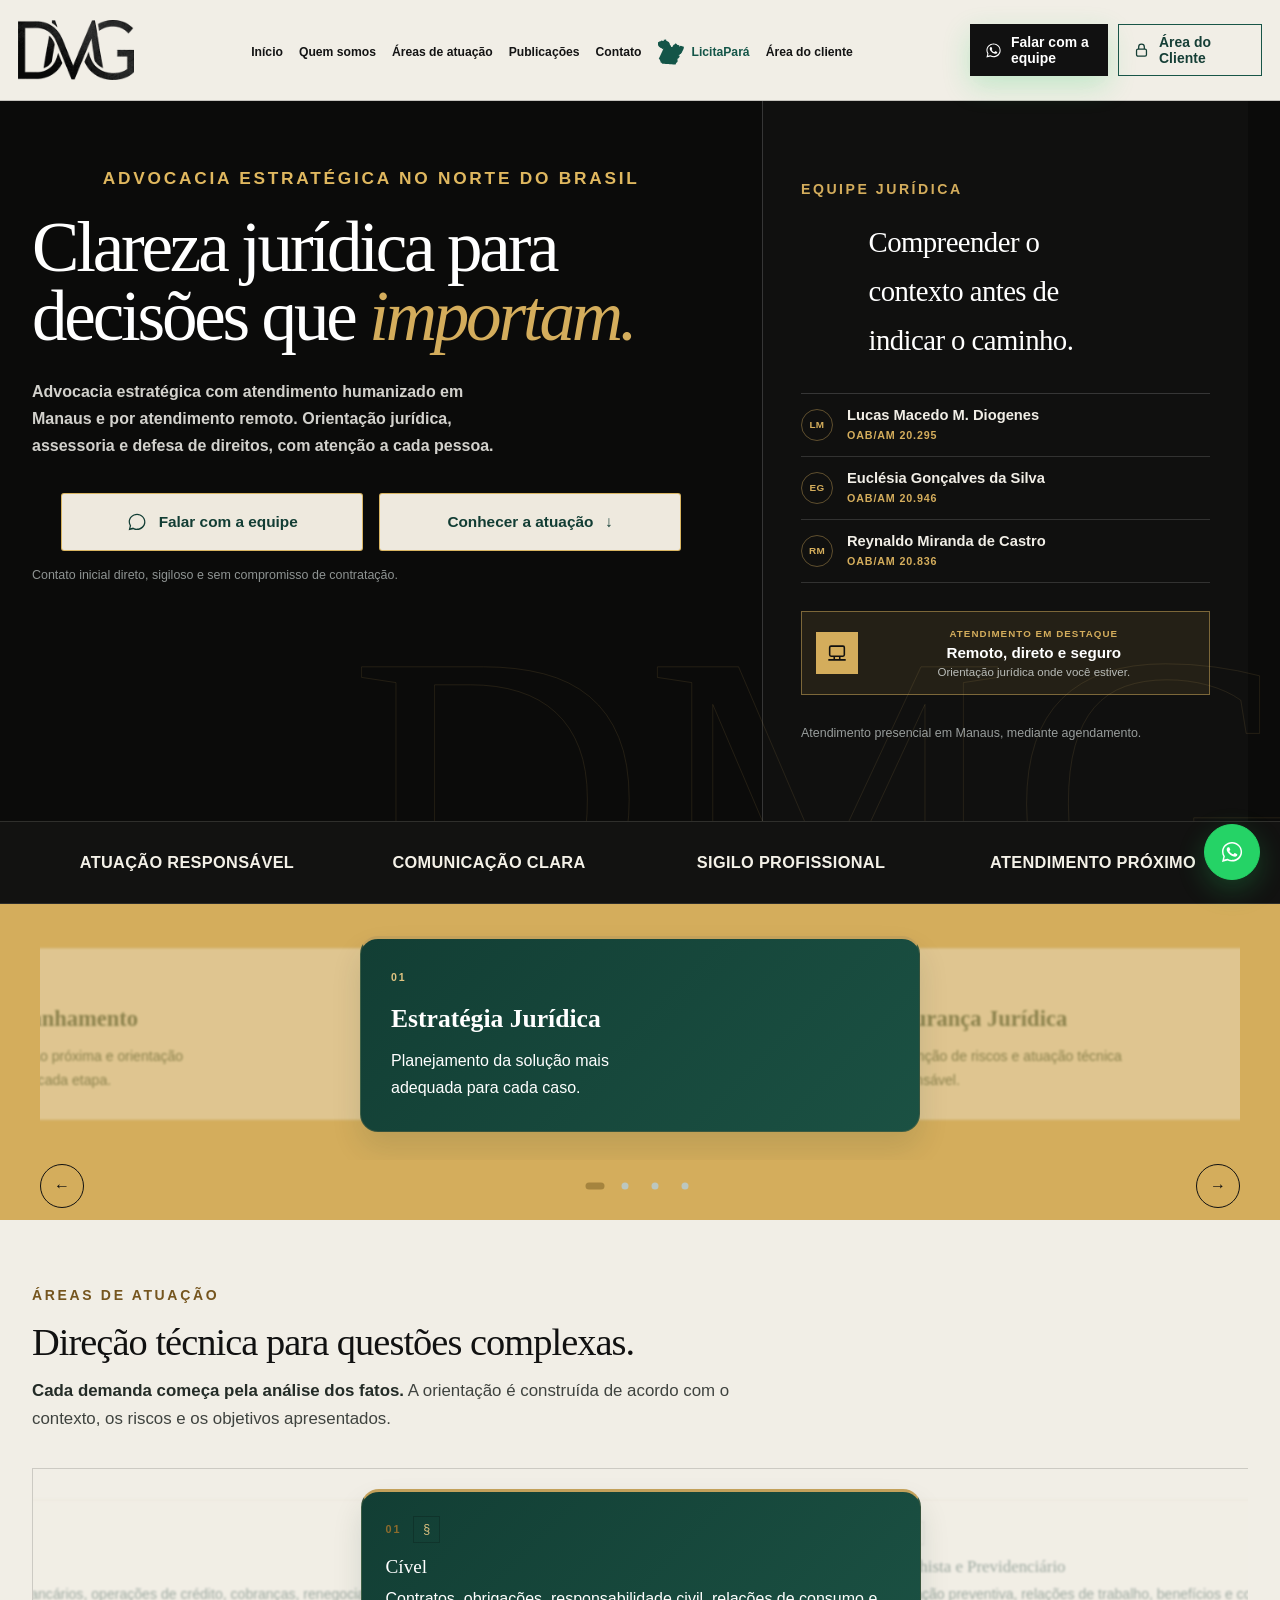
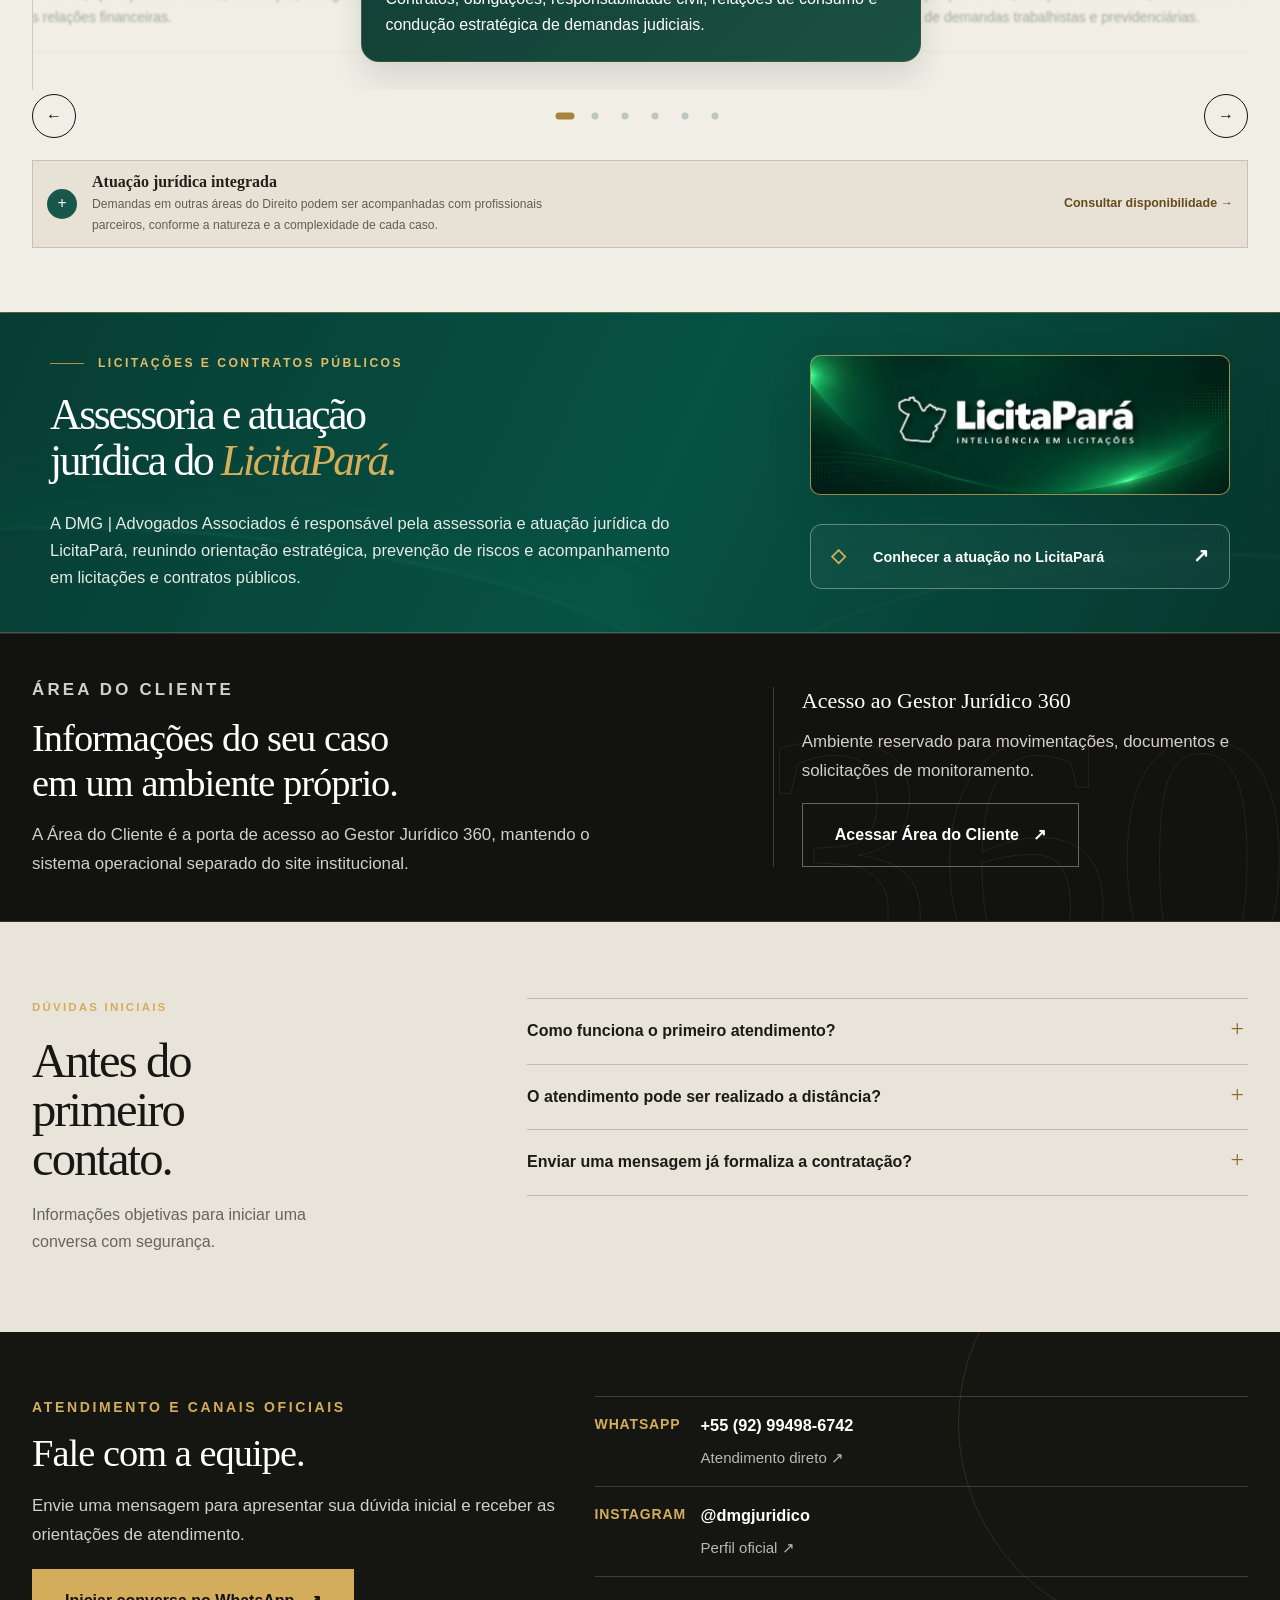
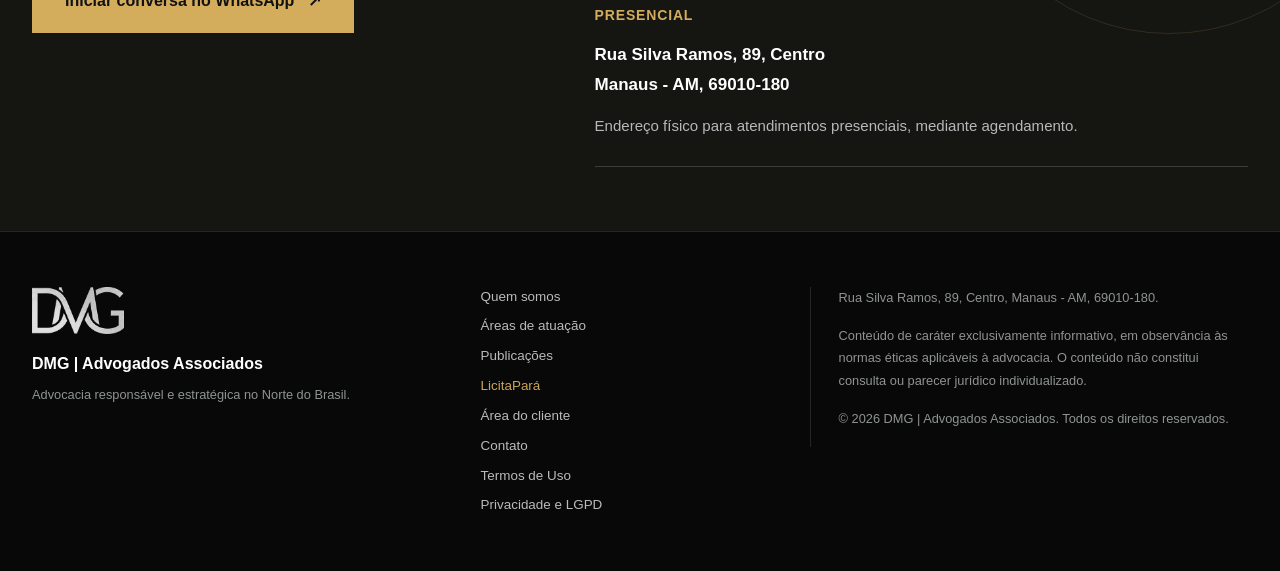
==== commit 2a7704e3: "Improve search presentation, firm identity and about-page summaries" ====
--- a/index.html
+++ b/index.html
@@ -4,7 +4,7 @@
   <meta charset="utf-8">
   <meta name="viewport" content="width=device-width, initial-scale=1">
   <meta name="theme-color" content="#0b0b0a">
-  <meta name="description" content="Advocacia estratégica com atendimento humanizado em Manaus e no Norte do Brasil. Escuta atenta, orientação clara e acompanhamento próximo em cada etapa.">
+  <meta name="description" content="DMG Advogados Associados: advocacia estratégica e atendimento humanizado. Orientação jurídica, assessoria e defesa de direitos em Manaus e por atendimento remoto.">
   <meta name="robots" content="index,follow,max-image-preview:large">
   <link rel="canonical" href="https://dmgjuridico.com.br/">
   <link rel="icon" href="/favicon.png" type="image/png" sizes="96x96">
@@ -55,13 +55,13 @@
       .licitapara-section .lp-signature{width:100%!important;padding:10px 12px!important}
     }
   </style>
-  <title>DMG Advocacia | Atendimento humanizado em Manaus</title>
+  <title>DMG Advogados Associados | Advocacia em Manaus</title>
   <script src="assets/js/portal-link.js?v=20260906-connect" defer></script>
   <meta property="og:type" content="website">
   <meta property="og:locale" content="pt_BR">
-  <meta property="og:site_name" content="DMG | Advogados Associados">
-  <meta property="og:title" content="DMG | Advogados Associados">
-  <meta property="og:description" content="Advocacia estratégica com atendimento humanizado em Manaus e no Norte do Brasil. Escuta atenta, orientação clara e acompanhamento próximo em cada etapa.">
+  <meta property="og:site_name" content="DMG Advogados Associados">
+  <meta property="og:title" content="DMG Advogados Associados | Advocacia em Manaus">
+  <meta property="og:description" content="DMG Advogados Associados: advocacia estratégica e atendimento humanizado. Orientação jurídica, assessoria e defesa de direitos em Manaus e por atendimento remoto.">
   <meta property="og:url" content="https://dmgjuridico.com.br/">
   <meta property="og:image" content="https://dmgjuridico.com.br/assets/images/dmg-social-logo-texto-2026-09.png">
   <meta property="og:image:secure_url" content="https://dmgjuridico.com.br/assets/images/dmg-social-logo-texto-2026-09.png">
@@ -70,31 +70,45 @@
   <meta property="og:image:height" content="630">
   <meta property="og:image:alt" content="DMG Advogados Associados — Advocacia Estratégica no Norte do Brasil">
   <meta name="twitter:card" content="summary_large_image">
-  <meta name="twitter:title" content="DMG | Advogados Associados">
-  <meta name="twitter:description" content="Advocacia estratégica com atendimento humanizado em Manaus e no Norte do Brasil. Escuta atenta, orientação clara e acompanhamento próximo em cada etapa.">
+  <meta name="twitter:title" content="DMG Advogados Associados | Advocacia em Manaus">
+  <meta name="twitter:description" content="DMG Advogados Associados: advocacia estratégica e atendimento humanizado. Orientação jurídica, assessoria e defesa de direitos em Manaus e por atendimento remoto.">
   <meta name="twitter:image" content="https://dmgjuridico.com.br/assets/images/dmg-social-logo-texto-2026-09.png">
-  <script type="application/ld+json">
-  {
-    "@context":"https://schema.org",
-    "@type":"LegalService",
-    "logo":"https://dmgjuridico.com.br/assets/images/dmg-monogram-black-transparent.png",
-    "name":"DMG | Advogados Associados",
-    "url":"https://dmgjuridico.com.br/",
-    "telephone":"+55-92-99498-6742",
-    "areaServed":"Norte do Brasil",
-    "address":{
-      "@type":"PostalAddress",
-      "streetAddress":"Rua Silva Ramos, 89, Centro",
-      "addressLocality":"Manaus",
-      "addressRegion":"AM",
-      "postalCode":"69010-180",
-      "addressCountry":"BR"
-    },
-    "description":"Advocacia responsável e estratégica no Norte do Brasil, com atuação nas áreas Cível, Trabalhista, Administrativa e em Licitações.",
-    "sameAs":["https://www.instagram.com/dmgjuridico/","https://www.licitapara.com.br/"]
+  <script type="application/ld+json">{
+  "@context": "https://schema.org",
+  "@type": "LegalService",
+  "logo": "https://dmgjuridico.com.br/assets/images/dmg-monogram-black-transparent.png",
+  "name": "DMG Advogados Associados",
+  "url": "https://dmgjuridico.com.br/",
+  "telephone": "+55-92-99498-6742",
+  "areaServed": "Norte do Brasil",
+  "address": {
+    "@type": "PostalAddress",
+    "streetAddress": "Rua Silva Ramos, 89, Centro",
+    "addressLocality": "Manaus",
+    "addressRegion": "AM",
+    "postalCode": "69010-180",
+    "addressCountry": "BR"
+  },
+  "description": "DMG Advogados Associados: advocacia estratégica e atendimento humanizado. Orientação jurídica, assessoria e defesa de direitos em Manaus e por atendimento remoto.",
+  "sameAs": [
+    "https://www.instagram.com/dmgjuridico/"
+  ],
+  "@id": "https://dmgjuridico.com.br/#escritorio"
+}</script>
+  <script type="application/ld+json">{
+  "@context": "https://schema.org",
+  "@type": "WebSite",
+  "name": "DMG Advogados Associados",
+  "alternateName": [
+    "DMG Jurídico",
+    "DMG Advocacia"
+  ],
+  "url": "https://dmgjuridico.com.br/",
+  "@id": "https://dmgjuridico.com.br/#website",
+  "publisher": {
+    "@id": "https://dmgjuridico.com.br/#escritorio"
   }
-  </script>
-  <script type="application/ld+json">{"@context": "https://schema.org", "@type": "WebSite", "name": "DMG Advocacia", "alternateName": "DMG | Advogados Associados", "url": "https://dmgjuridico.com.br/"}</script>
+}</script>
   <link rel="stylesheet" href="/assets/css/motion.css?v=20260909-featured-2500">
   <script src="/assets/js/carousels.js?v=20260909-featured-2500" defer></script>
   <link rel="stylesheet" href="/assets/css/alignment.css?v=20260909-align1">
@@ -140,7 +154,7 @@
         <div class="hero-main reveal reveal-left">
           <p class="eyebrow">Advocacia estratégica no Norte do Brasil</p>
           <h1 id="hero-title">Clareza jurídica para decisões que <em>importam.</em></h1>
-          <p class="hero-intro">Análise responsável e orientação estratégica em questões cíveis, trabalhistas, administrativas e licitações.</p>
+          <p class="hero-intro">Advocacia estratégica com atendimento humanizado em Manaus e por atendimento remoto. Orientação jurídica, assessoria e defesa de direitos, com atenção a cada pessoa.</p>
           <div class="hero-actions">
             <a class="button button-whatsapp" href="https://wa.me/5592994986742?text=Ol%C3%A1%2C%20equipe%20DMG%20Jur%C3%ADdico.%20Gostaria%20de%20solicitar%20uma%20avalia%C3%A7%C3%A3o%20inicial%20sobre%20uma%20quest%C3%A3o%20jur%C3%ADdica." target="_blank" rel="noopener noreferrer">
               <svg viewBox="0 0 24 24" aria-hidden="true"><path fill="currentColor" d="M12.04 2C6.5 2 2 6.36 2 11.74c0 1.72.46 3.4 1.34 4.87L2 22l5.55-1.43a10.2 10.2 0 0 0 4.49 1.05h.01c5.54 0 10.04-4.36 10.04-9.74S17.58 2 12.04 2Zm0 17.98h-.01a8.55 8.55 0 0 1-4.36-1.17l-.31-.18-3.3.85.88-3.12-.2-.32a7.97 7.97 0 0 1-1.26-4.3c0-4.48 3.84-8.12 8.57-8.12 4.72 0 8.56 3.64 8.56 8.12 0 4.48-3.84 8.12-8.56 8.12Z"/></svg>
@@ -210,7 +224,7 @@
       </div>
     </section>
 
-    <section class="licitapara-section" id="licitapara" aria-labelledby="licitapara-title">
+    <section data-nosnippet class="licitapara-section" id="licitapara" aria-labelledby="licitapara-title">
       <div class="container licitapara-grid">
         <div class="lp-signature reveal reveal-left">
           <img src="assets/images/licitapara-logo.svg" alt="LicitaPará — Inteligência em Licitações" width="410" height="103">
